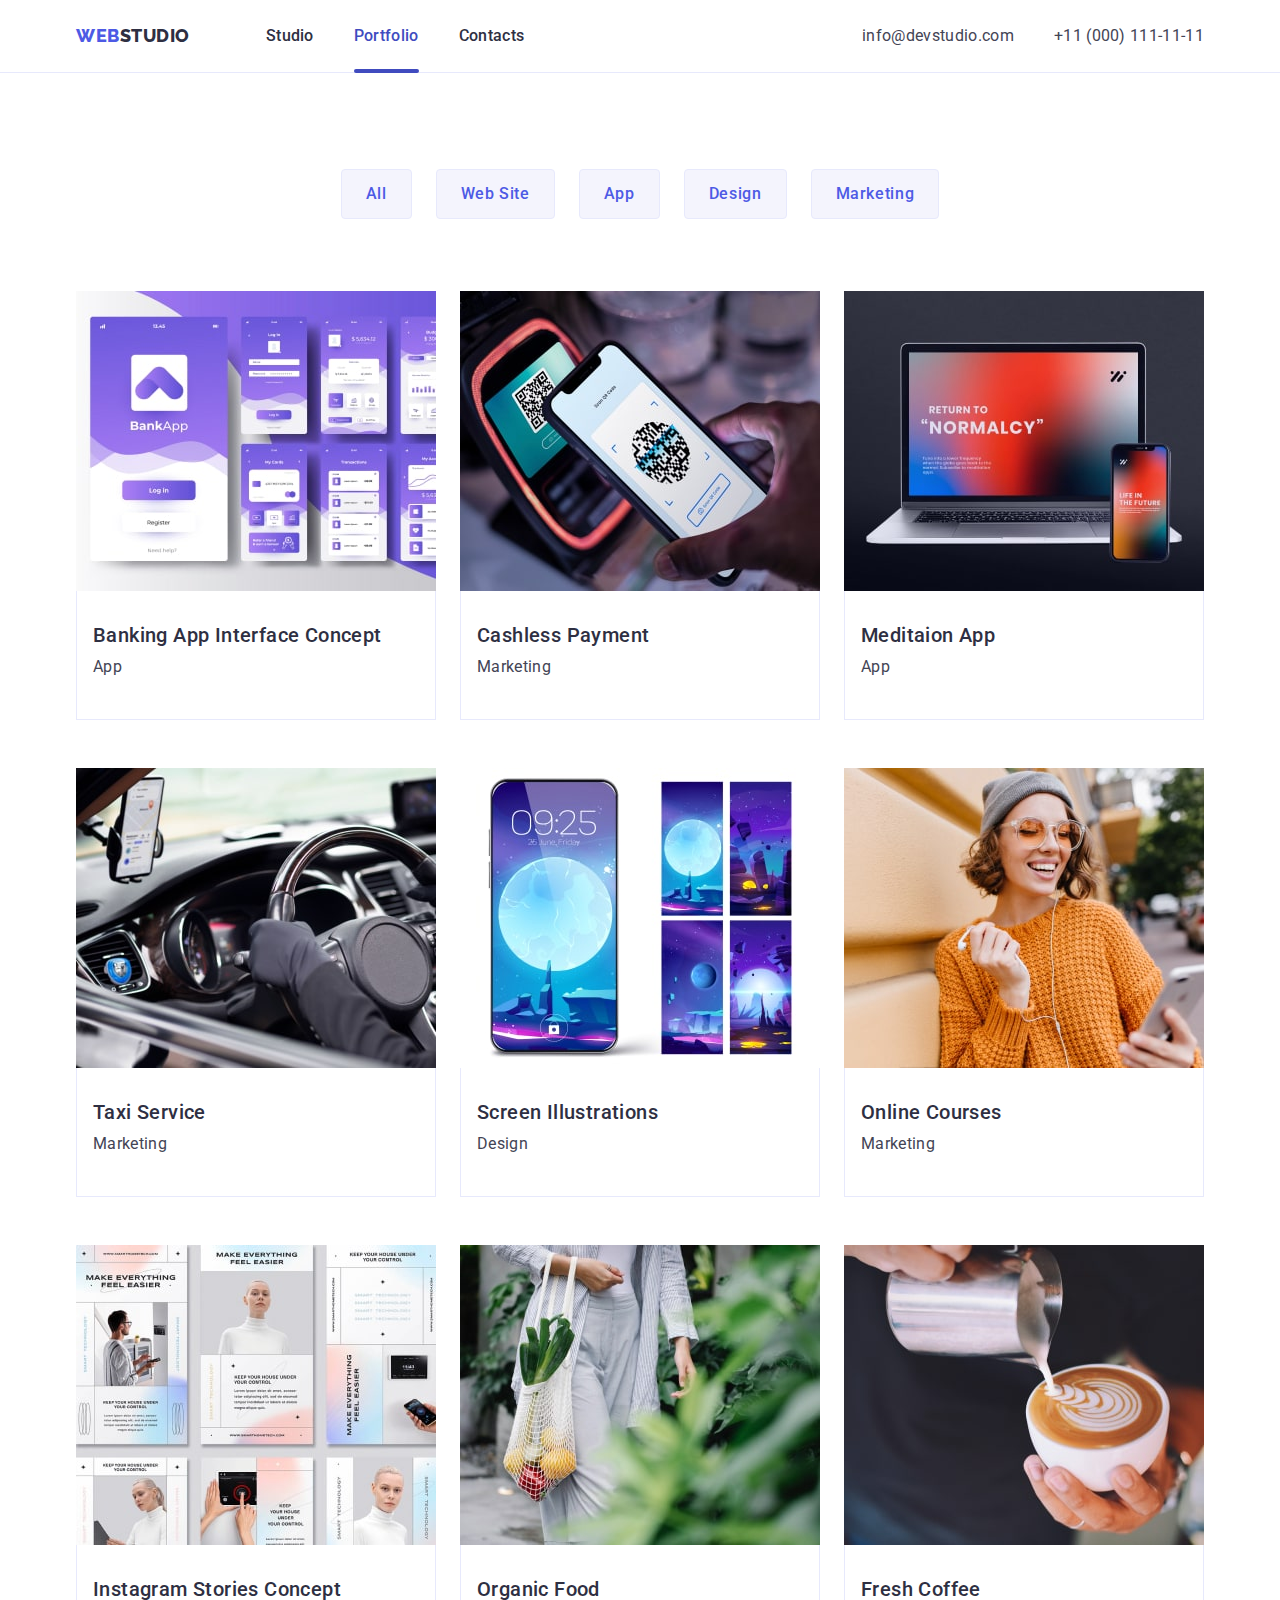
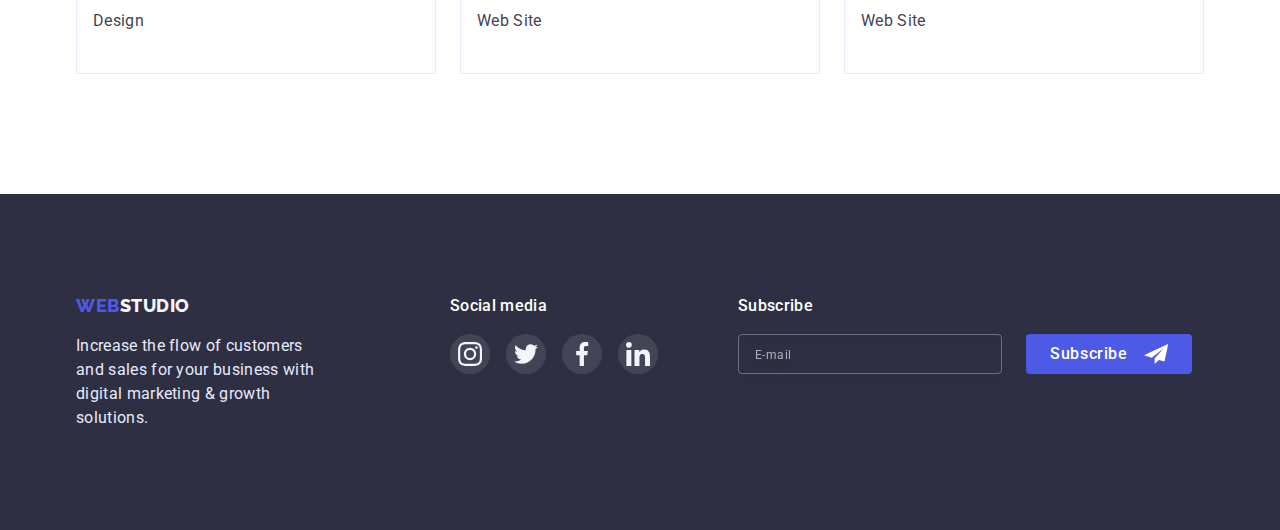
==== portfolio.html @ 884064ef "Initial commit" ====
<!DOCTYPE html>
<html lang="en">
	<head>
		<meta charset="UTF-8" />
		<meta http-equiv="X-UA-Compatible" content="IE=edge" />
		<meta name="viewport" content="width=device-width, initial-scale=1.0" />
		<title>Web Studio</title>
		<link
			rel="stylesheet"
			href="https://cdnjs.cloudflare.com/ajax/libs/modern-normalize/1.1.0/modern-normalize.css"
			integrity="sha512-Y0MM+V6ymRKN2zStTqzQ227DWhhp4Mzdo6gnlRnuaNCbc+YN/ZH0sBCLTM4M0oSy9c9VKiCvd4Jk44aCLrNS5Q=="
			crossorigin="anonymous"
			referrerpolicy="no-referrer"
		/>
		<link rel="preconnect" href="https://fonts.googleapis.com" />
		<link rel="preconnect" href="https://fonts.gstatic.com" crossorigin />
		<link
			href="https://fonts.googleapis.com/css2?family=Raleway:wght@800&family=Roboto:wght@400;500;700;900&display=swap"
			rel="stylesheet"
		/>
		<link rel="stylesheet" href="./css/styles.css" />
	</head>
	<body>
		<header class="navigation">
			<div class="container header-inner">
				<nav class="main-nav">
					<a href="./index.html" class="logo link"><span class="sub-logo">Web</span>Studio</a>

					<ul class="menu-nav list">
						<li class="item"><a href="./index.html" class="menu-link link">Studio</a></li>
						<li class="item"><a href="./portfolio.html" class="menu-link link current">Portfolio</a></li>
						<li class="item"><a href="" class="menu-link link">Contacts</a></li>
					</ul>
				</nav>
				<address class="main-address">
					<ul class="contacts list">
						<li class="item"
							><a href="mailto:info@devstudio.com" class="contacts-inform link">info@devstudio.com</a></li
						>
						<li class="item"><a href="tel:+110001111111" class="contacts-inform link">+11 (000) 111-11-11</a></li>
					</ul>
				</address>
			</div>
		</header>

		<main>
			<section class="portfolio">
				<div class="container">
					<h1 class="hidden-tittle">Portfolio</h1>
					<ul class="nav-list list">
						<li class="item"><button type="button" class="btn-port">All</button></li>
						<li class="item"><button type="button" class="btn-port">Web Site</button></li>
						<li class="item"><button type="button" class="btn-port">App</button></li>
						<li class="item"><button type="button" class="btn-port">Design</button></li>
						<li class="item"><button type="button" class="btn-port">Marketing</button></li>
					</ul>

					<ul class="img-list list">
						<li class="item">
							<a href="" class="img-link link">
								<div class="img-list-wrapper">
									<img src="./images/img-portfolio-1.jpg" alt="Banking app" />
									<p class="item-overlay"
										>14 Stylish and User-Friendly App Design Concepts · Task Manager App · Calorie Tracker App · Exotic
										Fruit Ecommerce App · Cloud Storage App</p
									>
								</div>
								<div class="img-descr">
									<h2 class="subheader-item">Banking App Interface Concept</h2>
									<p class="subheader-descr">App</p>
								</div>
							</a>
						</li>
						<li class="item">
							<a href="" class="img-link link">
								<div class="img-list-wrapper">
									<img src="./images/img-portfolio-2.jpg" alt="Cash payment" />
									<p class="item-overlay"
										>14 Stylish and User-Friendly App Design Concepts · Task Manager App · Calorie Tracker App · Exotic
										Fruit Ecommerce App · Cloud Storage App</p
									>
								</div>
								<div class="img-descr">
									<h2 class="subheader-item">Cashless Payment</h2>
									<p class="subheader-descr">Marketing</p>
								</div>
							</a>
						</li>
						<li class="item">
							<a href="" class="img-link link">
								<div class="img-list-wrapper">
									<img src="./images/img-portfolio-3.jpg" alt="Meditation app" />
									<p class="item-overlay"
										>14 Stylish and User-Friendly App Design Concepts · Task Manager App · Calorie Tracker App · Exotic
										Fruit Ecommerce App · Cloud Storage App</p
									>
								</div>
								<div class="img-descr">
									<h2 class="subheader-item">Meditaion App</h2>
									<p class="subheader-descr">App</p>
								</div>
							</a>
						</li>
						<li class="item">
							<a href="" class="img-link link">
								<div class="img-list-wrapper">
									<img src="./images/img-portfolio-4.jpg" alt="Taxi car" />
									<p class="item-overlay"
										>14 Stylish and User-Friendly App Design Concepts · Task Manager App · Calorie Tracker App · Exotic
										Fruit Ecommerce App · Cloud Storage App</p
									>
								</div>
								<div class="img-descr">
									<h2 class="subheader-item">Taxi Service</h2>
									<p class="subheader-descr">Marketing</p>
								</div>
							</a>
						</li>
						<li class="item">
							<a href="" class="img-link link">
								<div class="img-list-wrapper">
									<img src="./images/img-portfolio-5.jpg" alt="screen phone" />
									<p class="item-overlay"
										>14 Stylish and User-Friendly App Design Concepts · Task Manager App · Calorie Tracker App · Exotic
										Fruit Ecommerce App · Cloud Storage App</p
									>
								</div>
								<div class="img-descr">
									<h2 class="subheader-item">Screen Illustrations</h2>
									<p class="subheader-descr">Design</p>
								</div>
							</a>
						</li>
						<li class="item">
							<a href="" class="img-link link">
								<div class="img-list-wrapper">
									<img src="./images/img-portfolio-6.jpg" alt="pretty girl with phone" />
									<p class="item-overlay"
										>14 Stylish and User-Friendly App Design Concepts · Task Manager App · Calorie Tracker App · Exotic
										Fruit Ecommerce App · Cloud Storage App</p
									>
								</div>
								<div class="img-descr">
									<h2 class="subheader-item">Online Courses</h2>
									<p class="subheader-descr">Marketing</p>
								</div>
							</a>
						</li>
						<li class="item">
							<a href="" class="img-link link">
								<div class="img-list-wrapper">
									<img src="./images/img-portfolio-7.jpg" alt="cmm" />
									<p class="item-overlay"
										>14 Stylish and User-Friendly App Design Concepts · Task Manager App · Calorie Tracker App · Exotic
										Fruit Ecommerce App · Cloud Storage App</p
									>
								</div>
								<div class="img-descr">
									<h2 class="subheader-item">Instagram Stories Concept</h2>
									<p class="subheader-descr">Design</p>
								</div>
							</a>
						</li>
						<li class="item">
							<a href="" class="img-link link">
								<div class="img-list-wrapper">
									<img src="./images/img-portfolio-8.jpg" alt="organic food" />
									<p class="item-overlay"
										>14 Stylish and User-Friendly App Design Concepts · Task Manager App · Calorie Tracker App · Exotic
										Fruit Ecommerce App · Cloud Storage App</p
									>
								</div>
								<div class="img-descr">
									<h2 class="subheader-item">Organic Food</h2>
									<p class="subheader-descr">Web Site</p>
								</div>
							</a>
						</li>
						<li class="item">
							<a href="" class="img-link link">
								<div class="img-list-wrapper">
									<img src="./images/img-portfolio-9.jpg" alt="coffee art" />
									<p class="item-overlay"
										>14 Stylish and User-Friendly App Design Concepts · Task Manager App · Calorie Tracker App · Exotic
										Fruit Ecommerce App · Cloud Storage App</p
									>
								</div>								
								<div class="img-descr">
									<h2 class="subheader-item">Fresh Coffee</h2>
									<p class="subheader-descr">Web Site</p>
								</div>
							</a>
						</li>
					</ul>
				</div>
			</section>
		</main>
        <!-- Footer -->
		<footer class="footer">
			<div class="container footer-container">
				<div class="footer-main">
					<a href="./index.html" class="logo logo-foot link"><span class="sub-logo">Web</span>Studio</a>
					<p class="footer-descr"
						>Increase the flow of customers and sales for your business with digital marketing & growth solutions.</p
					>
				</div>

				<div class="footer-subcontainer">
					<h3 class="footer-subtitle">Social media</h3>
					<ul class="social-media-list list">
						<li class="social-media-list-item">
							<a href="" class="social-media-list-link">
								<svg class="social-media-list-icon" width="24" height="24">
									<use href="./images/spryte.svg#instagram"></use>
								</svg>
							</a>
						</li>
						<li class="social-media-list-item">
							<a href="" class="social-media-list-link">
								<svg class="social-media-list-icon" width="24" height="24">
									<use href="./images/spryte.svg#twitter"></use>
								</svg>
							</a>
						</li>
						<li class="social-media-list-item">
							<a href="" class="social-media-list-link">
								<svg class="social-media-list-icon" width="24" height="24">
									<use href="./images/spryte.svg#facebook"></use>
								</svg>
							</a>
						</li>
						<li class="social-media-list-item">
							<a href="" class="social-media-list-link">
								<svg class="social-media-list-icon" width="24" height="24">
									<use href="./images/spryte.svg#linkedin"></use>
								</svg>
							</a>
						</li>
					</ul>
				</div>

				<div class="form-container">
					<p class ="form-title-footer">Subscribe</p>
					<form class="example-form">
						<input type="email" name="mail" class="input-footer" placeholder="E-mail" >
						<button type="submit" class="submit-footer">
							Subscribe
							<svg class="icon-send-footer" width="24" height="24">
								<use href="./images/spryte.svg#send"></use>
							</svg>
						</button>
					</form>
				</div>
			</div>
		</footer>
		<!-- /Footer -->
	</body>
</html>
---- css/styles.css ----
:root {
	--main-text-color: #2e2f42;
	--accent-main-color: #4d5ae5;
	--address-color-link: #434455;
	--main-color: #ffffff;
	--active-link-color: #404bbf;
	--secondary-accent-color: #f4f4fd;
	--third-accent-color: #e7e9fc;
	--icon-main-color: #8e8f99;
	--footer-active-link: #31d0aa;
	--modal-color: #fcfcfc;
}

body {
	font-family: "Roboto", sans-serif;
	background-color: var(--main-color);
}
h1,
h2,
h3,
p {
	margin: 0;
	padding: 0;
}
img {
	display: block;
	width: 100%;
	height: auto;
}

.link {
	text-decoration: none;
}
.list {
	list-style: none;
	padding: 0;
	margin: 0;
}
.section-title {
	margin-bottom: 72px;

	font-size: 36px;
	line-height: 1.1;
	text-align: center;
	letter-spacing: 0.02em;
	text-transform: capitalize;
	color: var(--main-text-color);
}
.subheader-item {
	margin-bottom: 8px;

	font-weight: 500;
	font-size: 20px;
	line-height: 1.2;
	letter-spacing: 0.02em;
	color: var(--main-text-color);
}

.subheader-descr {
	padding-bottom: 8px;

	font-size: 16px;
	line-height: 1.5;
	letter-spacing: 0.02em;
	color: var(--address-color-link);
}

.container {
	margin-left: auto;
	margin-right: auto;
	width: 1158px;
	padding-left: 15px;
	padding-right: 15px;
}

/* Header */
.navigation {
	border-bottom: 1px solid #e7e9fc;
}
.header-inner {
	display: flex;
	align-items: center;
}
.logo {
	font-family: "Raleway";
	font-weight: 800;
	font-size: 18px;
	line-height: 1.33;
	letter-spacing: 0.03em;
	text-transform: uppercase;
	color: #2e2f42;
}

.sub-logo {
	color: var(--accent-main-color);
}
/* Navigation */
.main-nav {
	display: flex;
	align-items: center;
}

.menu-nav {
	display: flex;
	margin-left: 76px;
	column-gap: 40px;
}

.menu-link {
	position: relative;
	display: block;
	padding-top: 24px;
	padding-bottom: 24px;
	transition: color 250ms cubic-bezier(0.4, 0, 0.2, 1);
	font-weight: 500;
	font-size: 16px;
	line-height: 1.5;
	letter-spacing: 0.02em;
	color: var(--main-text-color);
}

.menu-link:hover,
.menu-link:focus {
	color: var(--active-link-color);
}

.current {
	color: var(--active-link-color);
}
.current::after {
	content: "";
	display: block;
	position: absolute;
	width: 100%;
	height: 4px;
	background: #404bbf;
	border-radius: 2px;
	bottom: -1px;
	left: 0;
}
/* Contacts */

.main-address {
	margin-left: auto;
}
.contacts {
	display: flex;
}

.contacts-inform {
	display: block;
	padding-top: 24px;
	padding-bottom: 24px;
	transition: color 250ms cubic-bezier(0.4, 0, 0.2, 1);

	font-style: normal;
	font-weight: 400;
	font-size: 16px;
	line-height: 1.5;
	letter-spacing: 0.02em;
	color: var(--address-color-link);
}
.contacts {
	display: flex;
	column-gap: 40px;
}

.contacts .contacts-inform:hover,
.contacts .contacts-inform:focus {
	color: var(--active-link-color);
}

/* Hero section */
.hero-page {
	width: 1440px;
	background-color: var(--main-text-color);
	background-image: linear-gradient(rgba(46, 47, 66, 0.7), rgba(46, 47, 66, 0.7)), url(../images/bg-hero.jpg);
	background-repeat: no-repeat;
	background-position: center;
	text-align: center;
	padding: 188px 0px;
	margin: 0 auto;
}

.hero-title {
	margin: 0 auto;
	width: 496px;
	margin-bottom: 48px;
	font-weight: 700;
	font-size: 56px;
	line-height: 1.07;
	letter-spacing: 0.02em;
	color: var(--main-color);
}

.button.primary {
	padding: 16px 32px;
	min-width: 169px;
	transition: background 250ms cubic-bezier(0.4, 0, 0.2, 1);
	margin: 0 auto;
	display: block;
	background: var(--accent-main-color);
	cursor: pointer;
	font-family: inherit;
	font-weight: 500;
	font-size: 16px;
	line-height: 1.5;
	letter-spacing: 0.04em;
	color: var(--main-color);

	border: none;
	box-shadow: 0px 4px 4px rgba(0, 0, 0, 0.15);
	border-radius: 4px;
}
.button.primary:hover,
.button.primary:focus {
	background-color: var(--active-link-color);
}

/* ------- Quality section -------- */
.quality {
	padding: 120px 0;
}

.hidden-tittle {
	position: absolute;
	width: 1px;
	height: 1px;
	margin: -1px;
	border: 0;
	padding: 0;
	white-space: nowrap;
	clip-path: inset(100%);
	clip: rect(0 0 0 0);
	overflow: hidden;
}

.quality-list {
	display: flex;
	column-gap: 24px;
}

.subtitle {
	margin-bottom: 8px;

	font-weight: 500;
	font-size: 20px;
	line-height: 1.2;
	letter-spacing: 0.02em;
	color: var(--main-text-color);
}
.quality-item {
	width: calc((100% - 3 * 24px) / 4);
}

.quality-item .descr {
	font-size: 16px;
	line-height: 1.5;
	letter-spacing: 0.02em;
	color: var(--address-color-link);
}
.quality-list-icon {
	display: flex;
	justify-content: center;
	align-items: center;
	margin-bottom: 8px;
	width: 264px;
	height: 112px;

	background: #f4f4fd;
	border-radius: 4px;
}

/* Work section */
.work {
	padding-bottom: 120px;
}
.work-example {
	display: flex;
	column-gap: 24px;
}

/* ------- Team section -------- */
.team {
	padding: 120px 0;
	background-color: var(--secondary-accent-color);
}
.team-list {
	display: flex;
	text-align: center;
	column-gap: 24px;
}
.team .item {
	background-color: var(--main-color);
	border-radius: 0px 0px 4px 4px;
	box-shadow: 0px 1px 6px rgba(46, 47, 66, 0.08), 0px 1px 1px rgba(46, 47, 66, 0.16), 0px 2px 1px rgba(46, 47, 66, 0.08);
}

.item-descr {
	padding: 32px 16px;
}
.social-list {
	display: flex;
	justify-content: center;
	gap: 24px;
}
.social-list-icon {
	fill: var(--secondary-accent-color);
}
.social-list-link {
	display: flex;
	justify-content: center;
	align-items: center;
	width: 40px;
	height: 40px;
	border-radius: 50%;
	transition: background-color 250ms cubic-bezier(0.4, 0, 0.2, 1);
	background-color: var(--accent-main-color);
}
.social-list-link:hover,
.social-list-link:focus {
	background-color: var(--active-link-color);
}

/* ------- Customers section -------- */
.customers {
	padding: 120px 0;
}
.customers-list {
	display: flex;
	gap: 24px;
}
.customers-list-item {
	width: 168px;
	height: 88px;
}
.customers-list-link {
	display: flex;
	justify-content: center;
	align-items: center;
	width: 100%;
	height: 100%;
	transition: border-color 250ms cubic-bezier(0.4, 0, 0.2, 1);

	border: 1px solid var(--icon-main-color);
	border-radius: 4px;
}
.customers-list-link:is(:hover, :focus) {
	border-color: var(--active-link-color);
}
.customers-list-link:is(:hover, :focus) .customers-list-icon {
	fill: var(--active-link-color);
}

.customers-list-icon {
	fill: var(--icon-main-color);
	transition: fill 250ms cubic-bezier(0.4, 0, 0.2, 1);
}
/* -------Footer section -------- */
.footer {
	/* width: 1440px;
	margin: 0 auto; */
	padding: 100px 0;
	background-color: var(--main-text-color);
}
.logo-foot {
	display: block;
	margin-bottom: 16px;
	color: var(--secondary-accent-color);
}
.footer-descr {
	max-width: 254px;

	font-size: 16px;
	line-height: 1.5;
	letter-spacing: 0.02em;
	color: var(--third-accent-color);
}
.footer-subtitle {
	margin-bottom: 16px;
	font-weight: 500;
	font-size: 16px;
	line-height: 1.5;
	letter-spacing: 0.02em;
	color: #ffffff;
}
.footer-main {
	margin-right: 120px;
}
.footer-container {
	display: flex;
}
.social-media-list {
	display: flex;
	gap: 16px;
}
.social-media-list-link {
	display: flex;
	justify-content: center;
	align-items: center;
	transition: background-color 250ms cubic-bezier(0.4, 0, 0.2, 1);

	border-radius: 50%;
	background: rgba(255, 255, 255, 0.1);
	width: 40px;
	height: 40px;
}
.social-media-list-link:is(:hover, :focus) {
	background-color: var(--footer-active-link);
}
.social-media-list-icon {
	fill: var(--secondary-accent-color);
}
.form-container {
	margin-left: 80px;
}
.form-title-footer {
	margin-bottom: 16px;
	font-weight: 500;
	font-size: 16px;
	line-height: 1.5;
	letter-spacing: 0.02em;
	color: var(--main-color);
}
.example-form {
	display: flex;
	gap: 24px;
}
.input-footer {
	width: 264px;
	height: 40px;
	padding: 8px 16px;

	border: 1px solid rgba(255, 255, 255, 0.3);
	filter: drop-shadow(0px 4px 4px rgba(0, 0, 0, 0.15));
	border-radius: 4px;
	outline: none;
	color: rgba(255, 255, 255, 0.6);
	background-color: transparent;
}

.input-footer::placeholder {
	font-weight: 400;
	font-size: 12px;
	line-height: 2;
	display: flex;
	align-items: center;
	letter-spacing: 0.04em;
	color: rgba(255, 255, 255, 0.6);
}

.submit-footer {
	display: flex;
	flex-direction: row;
	justify-content: center;
	align-items: center;
	padding: 8px 24px;
	gap: 16px;
	background: var(--accent-main-color);
	border-radius: 4px;
	border: transparent;
	cursor: pointer;
	transition: background 250ms cubic-bezier(0.4, 0, 0.2, 1);

	color: var(--main-color);
	font-family: inherit;
	font-weight: 500;
	font-size: 16px;
	line-height: 1.5;
	letter-spacing: 0.04em;
}
.submit-footer:is(:hover, :focus) {
	background-color: var(--active-link-color);
}
.submit-footer .icon-send-footer {
	fill: var(--main-color);
}

/* ----------------------------------- Portfolio INDEX ---------------------------------------- */
.portfolio {
	padding: 96px 0 120px;
}
.nav-list {
	display: flex;
	column-gap: 24px;
	margin-bottom: 72px;
	justify-content: center;
	align-items: center;
}

.btn-port {
	display: block;
	padding: 12px 24px;
	transition: background-color 250ms cubic-bezier(0.4, 0, 0.2, 1), color 250ms cubic-bezier(0.4, 0, 0.2, 1),
		border 250ms cubic-bezier(0.4, 0, 0.2, 1), box-shadow 250ms cubic-bezier(0.4, 0, 0.2, 1);

	font-family: inherit;
	font-weight: 500;
	font-size: 16px;
	line-height: 1.5;
	text-align: center;
	letter-spacing: 0.04em;
	color: var(--accent-main-color);
	background-color: var(--secondary-accent-color);
	border: 1px solid var(--third-accent-color);
	border-radius: 4px;
	cursor: pointer;
}

.btn-port:hover,
.btn-port:focus {
	background-color: var(--active-link-color);
	color: var(--main-color);
	border: 1px solid transparent;
	box-shadow: 0px 3px 1px rgba(0, 0, 0, 0.1), 0px 2px 1px rgba(0, 0, 0, 0.08), 0px 2px 2px rgba(0, 0, 0, 0.12);
}

.item-overlay {
	position: absolute;
	top: 0;
	left: 0;
	width: 100%;
	height: 100%;
	overflow: auto;
	transform: translate(0, 100%);
	transition: transform 250ms cubic-bezier(0.4, 0, 0.2, 1);
	padding: 40px 32px;
	background-color: rgba(77, 90, 229, 0.9);
	font-size: 16px;
	line-height: 1.5;
	letter-spacing: 0.02em;
	color: #f4f4fd;
}

.img-list .item {
	display: block;
}
.img-link:hover .item-overlay,
.img-link:focus .item-overlay {
	transform: translate(0, 0);
}
.img-list-wrapper {
	position: relative;
	overflow: hidden;
}
.img-descr {
	padding: 32px 16px;
	border: 1px solid var(--third-accent-color);
	border-top: 0;
	background-color: var(--main-color);
}

.img-list {
	display: flex;
	flex-wrap: wrap;
	row-gap: 48px;
	column-gap: 24px;
}

.img-list .item {
	width: calc((100% - 48px) / 3);
	transition: box-shadow 250ms cubic-bezier(0.4, 0, 0.2, 1);
}
.img-list .item:hover {
	box-shadow: 0px 1px 6px rgba(46, 47, 66, 0.08), 0px 1px 1px rgba(46, 47, 66, 0.16), 0px 2px 1px rgba(46, 47, 66, 0.08);
}
/* ============ Modal Window ========== */
.backdrop {
	position: fixed;
	top: 0;
	left: 0;
	width: 100%;
	height: 100%;
	z-index: 100;
	background: rgba(46, 47, 66, 0.4);

	transition: opacity 250ms cubic-bezier(0.4, 0, 0.2, 1), visibility 250ms cubic-bezier(0.4, 0, 0.2, 1);
}
.backdrop.is-hidden {
	opacity: 0;
	visibility: hidden;
	pointer-events: none;
}
.modal {
	position: absolute;
	top: 50%;
	left: 50%;
	transform: translate(-50%, -50%);
	padding: 24px;
	width: 408px;
	min-height: 584px;
	background-color: var(--modal-color);
	box-shadow: 0px 1px 1px rgba(0, 0, 0, 0.14), 0px 1px 3px rgba(0, 0, 0, 0.12), 0px 2px 1px rgba(0, 0, 0, 0.2);
	border-radius: 4px;
	padding: 72px 24px 24px;
}

.modal-close-btn {
	position: absolute;
	top: 24px;
	right: 24px;
	display: flex;
	justify-content: center;
	align-items: center;

	width: 24px;
	height: 24px;
	border-radius: 50%;
	background: var(--third-accent-color);
	border: 1px solid rgba(0, 0, 0, 0.1);
	transition: background 250ms cubic-bezier(0.4, 0, 0.2, 1), border 250ms cubic-bezier(0.4, 0, 0.2, 1);
	padding: 0;
	cursor: pointer;
}
.modal-close-btn:hover,
.modal-close-btn:focus {
	background: #404bbf;
	border: transparent;
}

.modal-close-btn-icon {
	transition: fill 250ms cubic-bezier(0.4, 0, 0.2, 1);
}

.modal-close-btn:hover .modal-close-btn-icon,
.modal-close-btn:focus .modal-close-btn-icon {
	fill: var(--main-color);
}

.modal-header {
	margin-bottom: 16px;
	font-weight: 500;
	font-size: 16px;
	line-height: 1.5;
	text-align: center;
	letter-spacing: 0.02em;
	color: #2e2f42;
}
.contact-form-input {
	width: 100%;
	height: 40px;
	border: 1px solid rgba(33, 33, 33, 0.2);
	border-radius: 4px;
	padding: 11px 38px 11px;
	outline: transparent;
	transition: border-color 250ms cubic-bezier(0.4, 0, 0.2, 1);
}

.contact-form-input:focus {
	border-color: var(--accent-main-color);
}
.contact-form-input:focus + .contact-icon-input {
	fill: var(--accent-main-color);
}
.label-title {
	display: block;
	font-size: 12px;
	line-height: 1.33;
	letter-spacing: 0.04em;
	color: #8e8f99;
	margin-bottom: 4px;
}

.contact-form-message {
	padding: 8px 16px;
	width: 100%;
	height: 120px;
	resize: none;
	border: 1px solid rgba(33, 33, 33, 0.2);
	border-radius: 4px;
	outline: transparent;
	transition: border-color 250ms cubic-bezier(0.4, 0, 0.2, 1);
}
.contact-form-message:focus {
	border-color: var(--accent-main-color);
}
.contact-form-message::placeholder {
	font-weight: 400;
	font-size: 12px;
	line-height: 1.33;
	letter-spacing: 0.04em;
	color: rgba(117, 117, 117, 0.5);
}
.form-control {
	position: relative;
}
.form-group {
	margin-bottom: 8px;
}

.contact-icon-input {
	position: absolute;
	left: 16px;
	top: 50%;
	transform: translateY(-50%);
	transition: fill 250ms cubic-bezier(0.4, 0, 0.2, 1);
}
.checkbox-title {
	display: flex;
	margin-bottom: 24px;
	margin-top: 16px;
}
.checkbox-desr {
	display: flex;
	align-items: center;
	font-size: 12px;
	line-height: 1.33;
	letter-spacing: 0.04em;
	color: #757575;
	gap: 8px;
}
.checkbox-desr:before {
	content: "";
	width: 16px;
	height: 16px;
	display: block;
	border: 1.25px solid var(--main-text-color);
	border-radius: 2px;
	cursor: pointer;
}
.privacy-check:checked + .checkbox-desr::before {
	display: block;
	background: var(--active-link-color);
	background-position: center;
	border: transparent;
	background-image: url(../images/check.svg);
	background-repeat: no-repeat;
}


.checkbox-desr-link {
	font-size: 12px;
	line-height: 1.33;
	letter-spacing: 0.04em;
	text-decoration-line: underline;
	color: #4d5ae5;
}
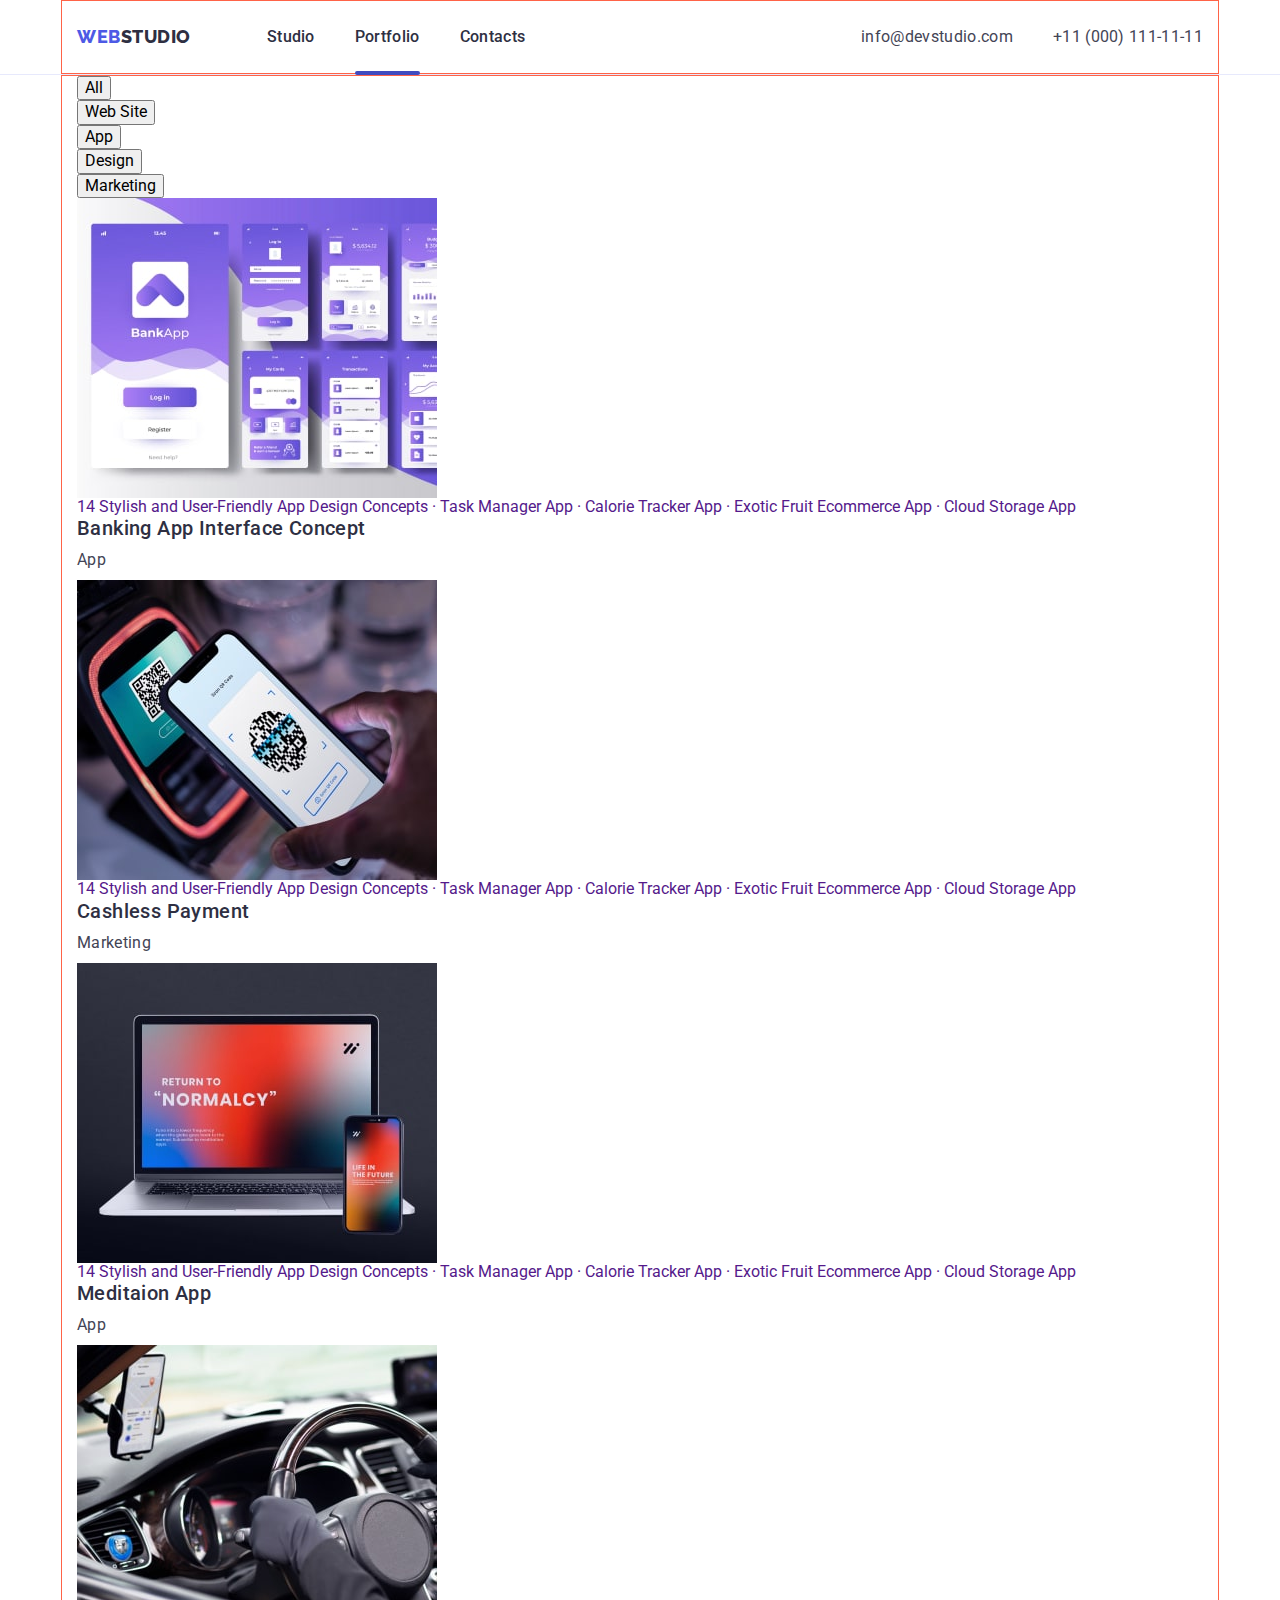
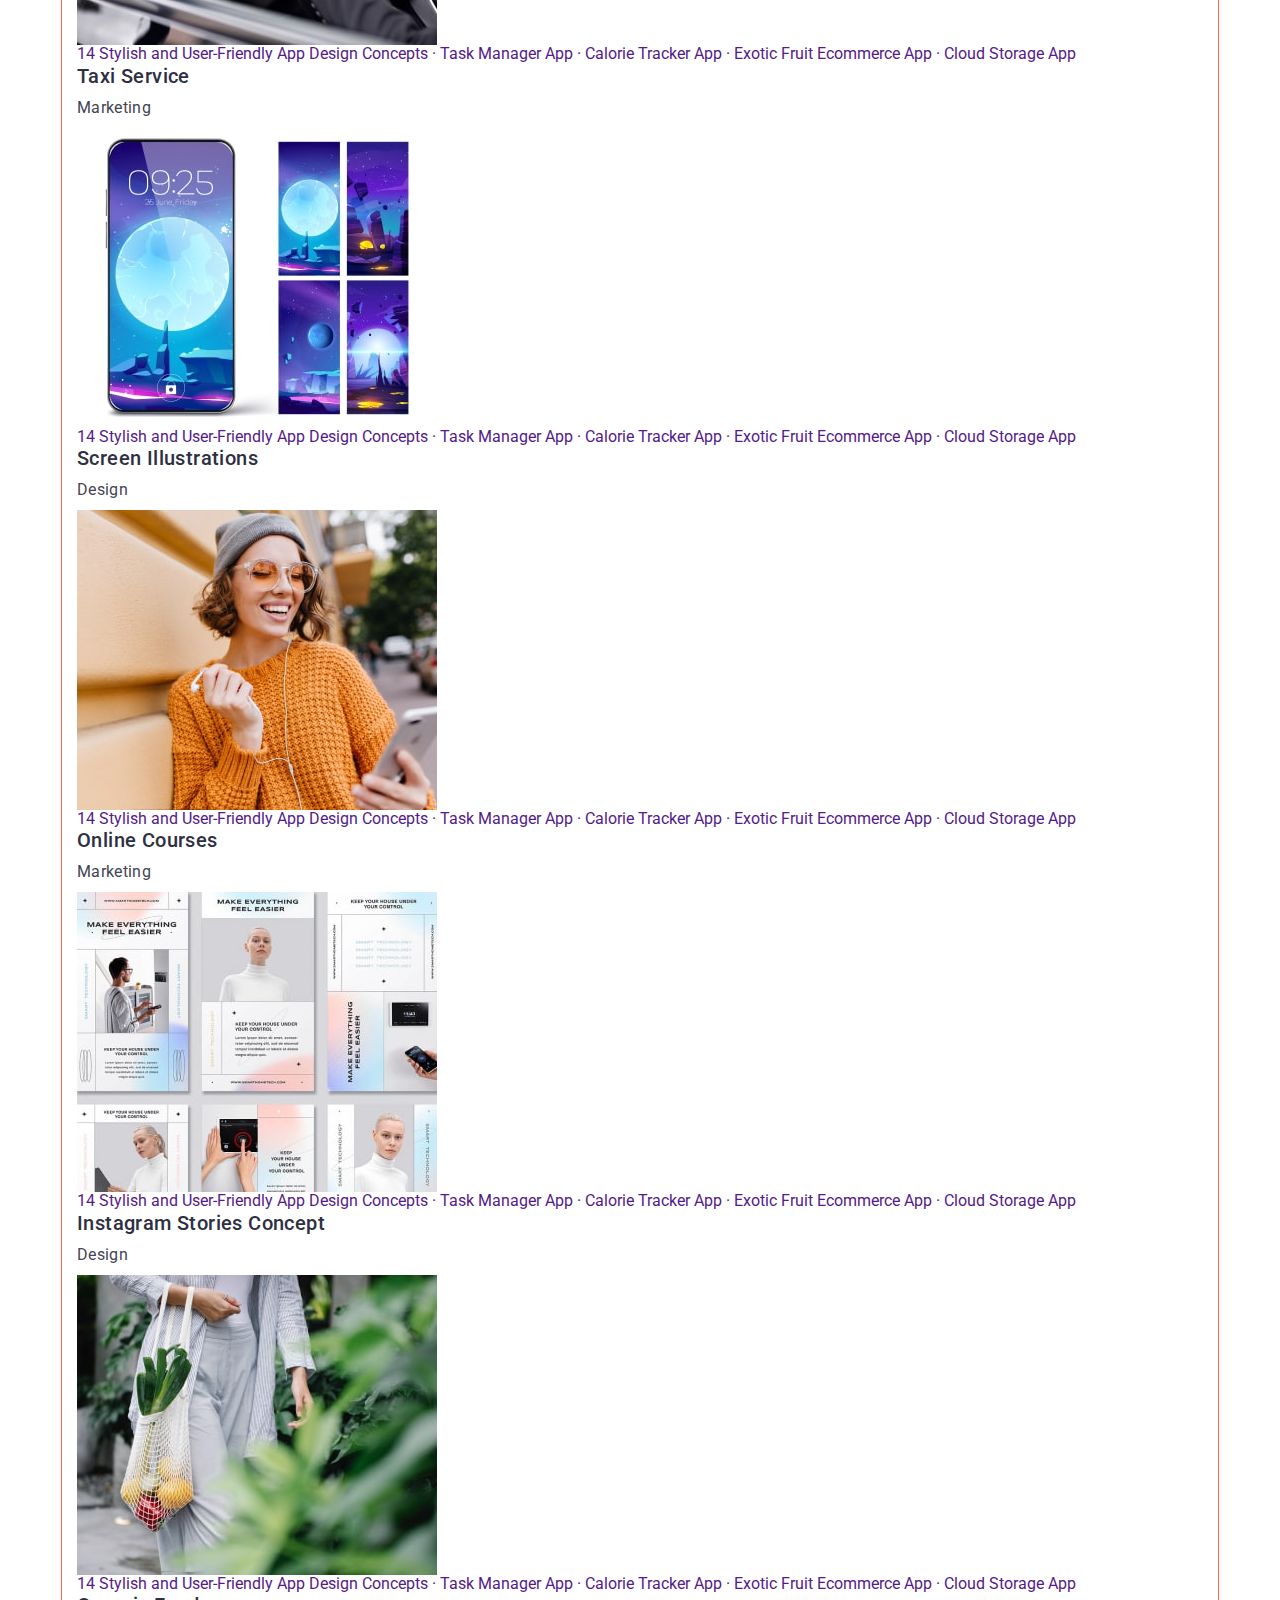
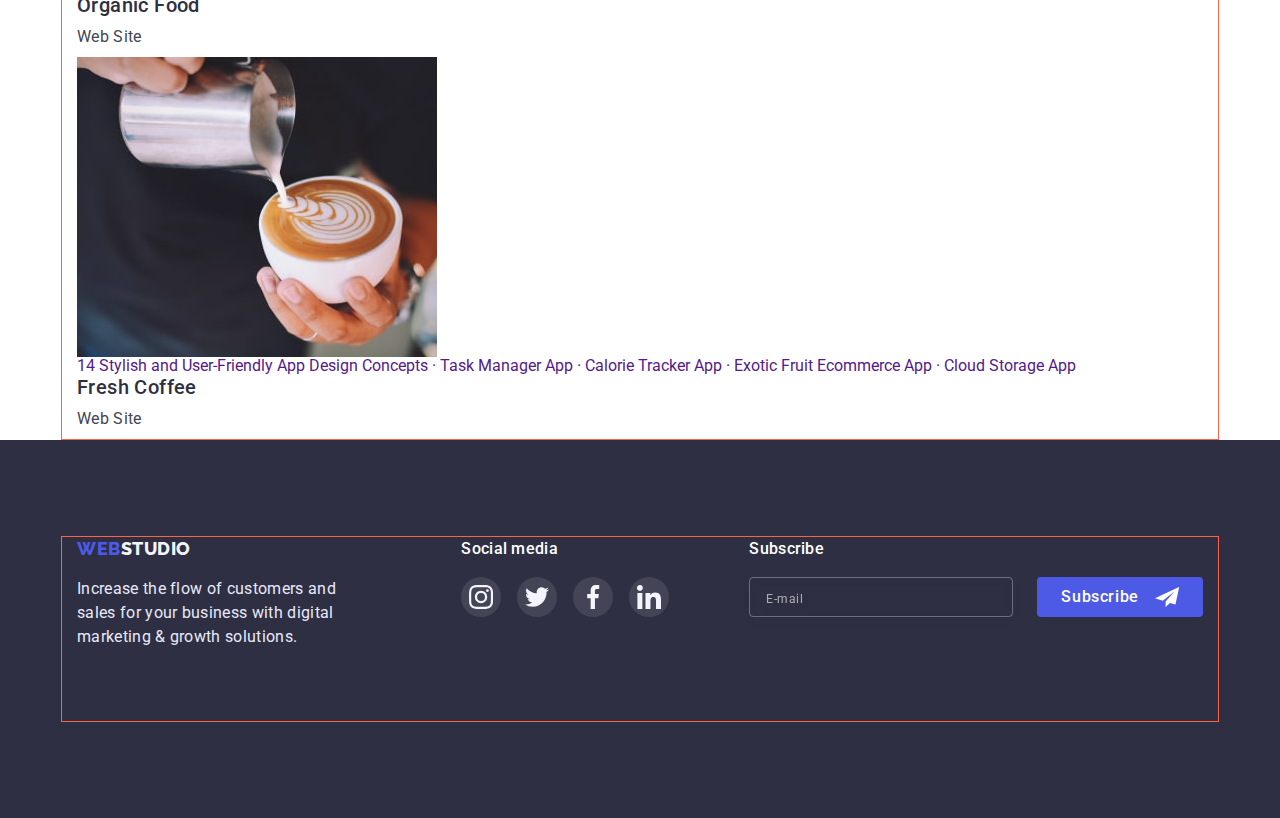
==== commit 4b0a7fba: "adaptibe-index" ====
--- a/portfolio.html
+++ b/portfolio.html
@@ -19,19 +19,26 @@
 			rel="stylesheet"
 		/>
 		<link rel="stylesheet" href="./css/styles.css" />
+		<link rel="stylesheet" href="./css/mobile.css" />
+		<link rel="stylesheet" href="./css/tablet.css" />
+		<link rel="stylesheet" href="./css/desctop.css" />
 	</head>
 	<body>
 		<header class="navigation">
 			<div class="container header-inner">
+				<a href="./index.html" class="logo link"><span class="sub-logo">Web</span>Studio</a>
 				<nav class="main-nav">
-					<a href="./index.html" class="logo link"><span class="sub-logo">Web</span>Studio</a>
-
 					<ul class="menu-nav list">
 						<li class="item"><a href="./index.html" class="menu-link link">Studio</a></li>
 						<li class="item"><a href="./portfolio.html" class="menu-link link current">Portfolio</a></li>
 						<li class="item"><a href="" class="menu-link link">Contacts</a></li>
 					</ul>
 				</nav>
+				<button type="button" class="mobile-menu-open js-open-menu">
+					<svg class="mobile-menu-open-icon" width="32" height="32">
+						<use href="./images/spryte.svg#burger-icon"></use>
+					</svg>
+				</button>
 				<address class="main-address">
 					<ul class="contacts list">
 						<li class="item"
@@ -40,6 +47,61 @@
 						<li class="item"><a href="tel:+110001111111" class="contacts-inform link">+11 (000) 111-11-11</a></li>
 					</ul>
 				</address>
+			</div>
+			<div class="mobile-menu js-menu-container">
+				<div class="container mobile-menu-container">
+					<button class="mobile-menu-close-btn js-close-menu">
+						<svg class="mobile-menu-close-btn-icon" width="10" height="10">
+							<use href="./images/spryte.svg#close-modal"></use>
+						</svg>
+					</button>
+					<ul class="menu-nav-mobile list">
+						<li class="menu-nav-mobile-item "><a href="./index.html" class="menu-link-mobile link ">Studio</a></li>
+						<li class="menu-nav-mobile-item"><a href="./portfolio.html" class="menu-link-mobile link current">Portfolio</a></li>
+						<li class="menu-nav-mobile-item"><a href="" class="menu-link-mobile link">Contacts</a></li>
+					</ul>
+
+					<div class="container-list-contacts">
+						<ul class="contacts-mobile list">
+							<li class="contacts-item-phone"
+								><a href="tel:+110001111111" class="contacts-inform-mobile-phone link">+11 (000) 111-11-11</a></li
+							>
+							<li class="contacts-item-mail"
+								><a href="mailto:info@devstudio.com" class="contacts-inform-mobile-mail link">info@devstudio.com</a></li
+							>
+						</ul>
+						<ul class="social-list-mobile list">
+							<li class="social-list-item">
+								<a href="" class="social-list-link">
+									<svg class="social-list-icon" width="16" height="16">
+										<use href="./images/spryte.svg#instagram"></use>
+									</svg>
+								</a>
+							</li>
+							<li class="social-list-item">
+								<a href="" class="social-list-link">
+									<svg class="social-list-icon" width="16" height="16">
+										<use href="./images/spryte.svg#twitter"></use>
+									</svg>
+								</a>
+							</li>
+							<li class="social-list-item">
+								<a href="" class="social-list-link">
+									<svg class="social-list-icon" width="16" height="16">
+										<use href="./images/spryte.svg#facebook"></use>
+									</svg>
+								</a>
+							</li>
+							<li class="social-list-item">
+								<a href="" class="social-list-link">
+									<svg class="social-list-icon" width="16" height="16">
+										<use href="./images/spryte.svg#linkedin"></use>
+									</svg>
+								</a>
+							</li>
+						</ul>
+					</div>
+				</div>
 			</div>
 		</header>
 
@@ -254,5 +316,7 @@
 			</div>
 		</footer>
 		<!-- /Footer -->
+
+		<script src="./js/mobile-menu.js"></script>
 	</body>
 </html>
--- a/css/styles.css
+++ b/css/styles.css
@@ -24,7 +24,7 @@
 }
 img {
 	display: block;
-	width: 100%;
+	/* width: 100%; */
 	height: auto;
 }
 
@@ -64,38 +64,14 @@
 	letter-spacing: 0.02em;
 	color: var(--address-color-link);
 }
-
 .container {
-	margin-left: auto;
-	margin-right: auto;
-	width: 1158px;
 	padding-left: 15px;
 	padding-right: 15px;
 }
-
 /* Header */
-.navigation {
-	border-bottom: 1px solid #e7e9fc;
-}
-.header-inner {
-	display: flex;
-	align-items: center;
-}
-.logo {
-	font-family: "Raleway";
-	font-weight: 800;
-	font-size: 18px;
-	line-height: 1.33;
-	letter-spacing: 0.03em;
-	text-transform: uppercase;
-	color: #2e2f42;
-}
-
-.sub-logo {
-	color: var(--accent-main-color);
-}
+
 /* Navigation */
-.main-nav {
+/* .main-nav {
 	display: flex;
 	align-items: center;
 }
@@ -137,10 +113,10 @@
 	border-radius: 2px;
 	bottom: -1px;
 	left: 0;
-}
+} */
 /* Contacts */
 
-.main-address {
+/* .main-address {
 	margin-left: auto;
 }
 .contacts {
@@ -168,13 +144,15 @@
 .contacts .contacts-inform:hover,
 .contacts .contacts-inform:focus {
 	color: var(--active-link-color);
-}
+} */
 
 /* Hero section */
-.hero-page {
+/* .hero-page {
 	width: 1440px;
 	background-color: var(--main-text-color);
-	background-image: linear-gradient(rgba(46, 47, 66, 0.7), rgba(46, 47, 66, 0.7)), url(../images/bg-hero.jpg);
+	background-image: 
+	linear-gradient(rgba(46, 47, 66, 0.7), rgba(46, 47, 66, 0.7)), 
+	url(../images/bg-hero.jpg);
 	background-repeat: no-repeat;
 	background-position: center;
 	text-align: center;
@@ -215,10 +193,10 @@
 .button.primary:hover,
 .button.primary:focus {
 	background-color: var(--active-link-color);
-}
+} */
 
 /* ------- Quality section -------- */
-.quality {
+/* .quality {
 	padding: 120px 0;
 }
 
@@ -269,19 +247,19 @@
 
 	background: #f4f4fd;
 	border-radius: 4px;
-}
+} */
 
 /* Work section */
-.work {
+/* .work {
 	padding-bottom: 120px;
 }
 .work-example {
 	display: flex;
 	column-gap: 24px;
-}
+} */
 
 /* ------- Team section -------- */
-.team {
+/* .team {
 	padding: 120px 0;
 	background-color: var(--secondary-accent-color);
 }
@@ -320,10 +298,10 @@
 .social-list-link:hover,
 .social-list-link:focus {
 	background-color: var(--active-link-color);
-}
+} */
 
 /* ------- Customers section -------- */
-.customers {
+/* .customers {
 	padding: 120px 0;
 }
 .customers-list {
@@ -355,11 +333,9 @@
 .customers-list-icon {
 	fill: var(--icon-main-color);
 	transition: fill 250ms cubic-bezier(0.4, 0, 0.2, 1);
-}
+} */
 /* -------Footer section -------- */
-.footer {
-	/* width: 1440px;
-	margin: 0 auto; */
+/* .footer {
 	padding: 100px 0;
 	background-color: var(--main-text-color);
 }
@@ -399,7 +375,6 @@
 	justify-content: center;
 	align-items: center;
 	transition: background-color 250ms cubic-bezier(0.4, 0, 0.2, 1);
-
 	border-radius: 50%;
 	background: rgba(255, 255, 255, 0.1);
 	width: 40px;
@@ -430,7 +405,6 @@
 	width: 264px;
 	height: 40px;
 	padding: 8px 16px;
-
 	border: 1px solid rgba(255, 255, 255, 0.3);
 	filter: drop-shadow(0px 4px 4px rgba(0, 0, 0, 0.15));
 	border-radius: 4px;
@@ -461,7 +435,6 @@
 	border: transparent;
 	cursor: pointer;
 	transition: background 250ms cubic-bezier(0.4, 0, 0.2, 1);
-
 	color: var(--main-color);
 	font-family: inherit;
 	font-weight: 500;
@@ -475,9 +448,10 @@
 .submit-footer .icon-send-footer {
 	fill: var(--main-color);
 }
+*/
 
 /* ----------------------------------- Portfolio INDEX ---------------------------------------- */
-.portfolio {
+/* .portfolio {
 	padding: 96px 0 120px;
 }
 .nav-list {
@@ -563,7 +537,7 @@
 }
 .img-list .item:hover {
 	box-shadow: 0px 1px 6px rgba(46, 47, 66, 0.08), 0px 1px 1px rgba(46, 47, 66, 0.16), 0px 2px 1px rgba(46, 47, 66, 0.08);
-}
+} */
 /* ============ Modal Window ========== */
 .backdrop {
 	position: fixed;
@@ -727,7 +701,6 @@
 	background-repeat: no-repeat;
 }
 
-
 .checkbox-desr-link {
 	font-size: 12px;
 	line-height: 1.33;
--- a/css/mobile.css
+++ b/css/mobile.css
@@ -0,0 +1,739 @@
+@media screen and (min-width: 480px) {
+	.container {
+		margin-left: auto;
+		margin-right: auto;
+		width: 425px;
+		border: 1px solid tomato;
+	}
+}
+/* ============= Header ============ */
+.header-inner {
+	display: flex;
+	align-items: center;
+	justify-content: space-between;
+}
+.navigation {
+	border-bottom: 1px solid #e7e9fc;
+}
+.logo {
+	font-family: "Raleway";
+	font-weight: 800;
+	font-size: 18px;
+	line-height: 1.33;
+	letter-spacing: 0.03em;
+	text-transform: uppercase;
+	color: #2e2f42;
+	padding: 24px 0;
+}
+.sub-logo {
+	color: var(--accent-main-color);
+}
+.mobile-menu-open {
+	background-color: transparent;
+	border: none;
+	padding: 0;
+	line-height: 0;
+}
+/* Mobile-menu */
+
+.mobile-menu {
+	display: flex;
+	position: fixed;
+	width: 100%;
+	height: 100%;
+	background-color: var(--main-color);
+	top: 0;
+	left: 0;
+	z-index: 10000;
+
+	opacity: 0;
+	visibility: hidden;
+	pointer-events: none;
+	transition: opacity 250ms cubic-bezier(0.4, 0, 0.2, 1), visibility 250ms cubic-bezier(0.4, 0, 0.2, 1);
+}
+.mobile-menu.is-open {
+	opacity: 1;
+	visibility: visible;
+	pointer-events: auto;
+}
+.mobile-menu-container {
+	display: flex;
+	flex-direction: column;
+	position: relative;
+	padding-top: 80px;
+	padding-bottom: 40px;
+	padding-left: 40px;
+	padding-right: 60px;
+	width: 480px;
+}
+.menu-nav-mobile {
+	display: flex;
+	flex-direction: column;
+	padding: 0;
+	gap: 40px;
+}
+
+.menu-link-mobile {
+	display: block;
+	transition: color 250ms cubic-bezier(0.4, 0, 0.2, 1);
+	font-weight: 700;
+	font-size: 36px;
+	line-height: 1.1;
+	letter-spacing: 0.02em;
+	text-transform: capitalize;
+	color: var(--main-text-color);
+}
+.current {
+	color: var(--active-link-color);
+}
+.contacts-inform-mobile-mail {
+	font-style: normal;
+	font-weight: 500;
+	font-size: 20px;
+	line-height: 1.2;
+	letter-spacing: 0.02em;
+	color: #434455;
+}
+
+.menu-link-mobile:hover,
+.menu-link-mobile:focus {
+	color: var(--active-link-color);
+}
+.container-list-contacts {
+	margin-top: auto;
+}
+.contacts-mobile {
+	display: flex;
+	flex-direction: column;
+	gap: 40px;
+}
+.social-list-mobile {
+	margin-top: 48px;
+	display: flex;
+	justify-content: space-between;
+}
+
+.contacts-inform-mobile-phone {
+	display: block;
+	font-weight: 600;
+	font-size: 34px;
+	line-height: 1.1;
+	text-transform: capitalize;
+	font-style: normal;
+	color: #404bbf;
+}
+
+.mobile-menu-close-btn {
+	position: absolute;
+	top: 40px;
+	right: 40px;
+	display: flex;
+	justify-content: center;
+	align-items: center;
+
+	width: 24px;
+	height: 24px;
+	border-radius: 50%;
+	background: var(--third-accent-color);
+	border: 1px solid rgba(0, 0, 0, 0.1);
+	transition: background 250ms cubic-bezier(0.4, 0, 0.2, 1), border 250ms cubic-bezier(0.4, 0, 0.2, 1);
+	padding: 0;
+	cursor: pointer;
+}
+.mobile-menu-close-btn:is(:hover, :focus) {
+	background: #404bbf;
+	border: transparent;
+}
+.mobile-menu-close-btn-icon {
+	transition: fill 250ms cubic-bezier(0.4, 0, 0.2, 1);
+}
+.mobile-menu-close-btn:is(:hover, :focus) .mobile-menu-close-btn-icon {
+	fill: var(--main-color);
+}
+
+/* ============= /Header ============ */
+
+/* ============= Hero ============ */
+
+.hero-page {
+	background-color: var(--main-text-color);
+	background-image: linear-gradient(rgba(46, 47, 66, 0.7), rgba(46, 47, 66, 0.7)), url(../images/bg-hero-mobile.jpg);
+	background-repeat: no-repeat;
+	background-position: center;
+	background-size: cover;
+	padding: 112px 0 112px 0;
+	text-align: center;
+	margin: 0 auto;
+}
+@media screen and (min-device-pixel-ratio: 2) and (min-width: 480px),
+	screen and (min-resolution: 192dpi) and (min-width: 480px),
+	screen and (min-resolution: 2dppx) and (min-width: 480px) {
+	.hero-page {
+		background-image: linear-gradient(rgba(46, 47, 66, 0.7), rgba(46, 47, 66, 0.7)),
+			url(../images/bg-hero-mobile@2x.jpg);
+	}
+}
+
+.hero-title {
+	margin: 0 auto;
+	max-width: 319px;
+	margin-bottom: 72px;
+	font-weight: 700;
+	font-size: 36px;
+	line-height: 1.1;
+	letter-spacing: 0.02em;
+	color: var(--main-color);
+	text-transform: capitalize;
+}
+/* @media screen and (max-width: 479px) {
+	.hero-title {
+		font-size: 32px;
+	}
+} */
+
+.button.primary {
+	padding: 16px 32px;
+	min-width: 169px;
+	transition: background 250ms cubic-bezier(0.4, 0, 0.2, 1);
+	margin: 0 auto;
+	display: block;
+	background: var(--accent-main-color);
+	cursor: pointer;
+	font-family: inherit;
+	font-weight: 500;
+	font-size: 16px;
+	line-height: 1.5;
+	letter-spacing: 0.04em;
+	color: var(--main-color);
+
+	border: none;
+	box-shadow: 0px 4px 4px rgba(0, 0, 0, 0.15);
+	border-radius: 4px;
+}
+
+.button.primary:hover,
+.button.primary:focus {
+	background-color: var(--active-link-color);
+}
+
+/* ============= /Hero ============ */
+
+/* ============= Quality ============ */
+.quality {
+	padding: 96px 0;
+}
+.hidden-tittle {
+	position: absolute;
+	width: 1px;
+	height: 1px;
+	margin: -1px;
+	border: 0;
+	padding: 0;
+	white-space: nowrap;
+	clip-path: inset(100%);
+	clip: rect(0 0 0 0);
+	overflow: hidden;
+}
+.quality-list {
+	display: flex;
+	flex-wrap: wrap;
+	flex-direction: column;
+	gap: 72px;
+}
+.subtitle {
+	margin-bottom: 8px;
+
+	font-weight: 700;
+	font-size: 36px;
+	line-height: 1.1;
+	text-align: center;
+	letter-spacing: 0.02em;
+	text-transform: capitalize;
+	color: var(--main-text-color);
+}
+.quality-item {
+	width: 100%;
+	display: flex;
+	flex-direction: column;
+	justify-content: center;
+	align-items: center;
+}
+
+.quality-item .descr {
+	font-weight: 500;
+	font-size: 16px;
+	line-height: 1.5;
+	letter-spacing: 0.02em;
+	color: var(--address-color-link);
+}
+.quality-list-icon {
+	display: flex;
+	justify-content: center;
+	align-items: center;
+	margin-bottom: 8px;
+	width: 264px;
+	height: 112px;
+
+	background: #f4f4fd;
+	border-radius: 4px;
+}
+
+/* ============= /Quality ============ */
+
+/* ============= Team ============ */
+.team {
+	padding: 96px 0;
+	background-color: var(--secondary-accent-color);
+}
+.section-title-team {
+	margin-bottom: 72px;
+	font-size: 36px;
+	line-height: 1.1;
+	text-align: center;
+	letter-spacing: 0.02em;
+	text-transform: capitalize;
+	color: var(--main-text-color);
+}
+
+.team-list {
+	display: flex;
+	flex-wrap: wrap;
+	flex-direction: column;
+	align-content: space-around;
+	gap: 72px;
+	text-align: center;
+}
+.team .item {
+	width: 260px;
+	background-color: var(--main-color);
+	border-radius: 0px 0px 4px 4px;
+	box-shadow: 0px 1px 6px rgba(46, 47, 66, 0.08), 0px 1px 1px rgba(46, 47, 66, 0.16), 0px 2px 1px rgba(46, 47, 66, 0.08);
+}
+.item-descr {
+	padding: 32px 16px;
+}
+.social-list {
+	display: flex;
+	justify-content: center;
+	gap: 24px;
+}
+.social-list-icon {
+	fill: var(--secondary-accent-color);
+}
+.social-list-link {
+	display: flex;
+	justify-content: center;
+	align-items: center;
+	width: 40px;
+	height: 40px;
+	border-radius: 50%;
+	transition: background-color 250ms cubic-bezier(0.4, 0, 0.2, 1);
+	background-color: var(--accent-main-color);
+}
+.social-list-link:hover,
+.social-list-link:focus {
+	background-color: var(--active-link-color);
+}
+/* ============= /Team ============ */
+
+/* ============= Customers ============ */
+.customers {
+	padding: 96px 0;
+}
+.section-title-customers {
+	margin-bottom: 72px;
+	font-size: 36px;
+	line-height: 1.1;
+	text-align: center;
+	letter-spacing: 0.02em;
+	text-transform: capitalize;
+	color: var(--main-text-color);
+}
+
+.customers-list {
+	display: flex;
+	flex-wrap: wrap;
+	row-gap: 72px;
+	column-gap: 13px;
+	justify-content: center;
+}
+.customers-list-item {
+	width: 190px;
+	height: 88px;
+}
+.customers-list-link {
+	display: flex;
+	justify-content: center;
+	align-items: center;
+	width: 100%;
+	height: 100%;
+	transition: border-color 250ms cubic-bezier(0.4, 0, 0.2, 1);
+
+	border: 1px solid var(--icon-main-color);
+	border-radius: 4px;
+}
+.customers-list-link:is(:hover, :focus) {
+	border-color: var(--active-link-color);
+}
+.customers-list-link:is(:hover, :focus) .customers-list-icon {
+	fill: var(--active-link-color);
+}
+
+.customers-list-icon {
+	fill: var(--icon-main-color);
+	transition: fill 250ms cubic-bezier(0.4, 0, 0.2, 1);
+}
+/* ============= /Customers ============ */
+
+/* ============= Footer ============ */
+
+.footer {
+	padding: 96px 0;
+	background-color: var(--main-text-color);
+}
+.logo-foot {
+	display: block;
+	color: var(--secondary-accent-color);
+	padding: 0;
+	margin-bottom: 16px;
+
+}
+.footer-descr {
+    margin-bottom: 72px;
+	max-width: 268px;
+
+	font-size: 16px;
+	line-height: 1.5;
+	letter-spacing: 0.02em;
+	color: var(--third-accent-color);
+}
+.footer-subtitle {
+	margin-bottom: 16px;
+	font-weight: 500;
+	font-size: 16px;
+	line-height: 1.5;
+	letter-spacing: 0.02em;
+	color: #ffffff;
+	text-align: center;
+}
+.footer-container {
+	display: flex;
+    flex-direction: column;
+}
+.footer-main{
+    display: flex;
+    flex-direction: column;
+    align-items: center;
+}
+.social-media-list {
+	display: flex;
+	gap: 16px;
+	justify-content: center;
+	margin-bottom: 72px;
+}
+.social-media-list-link {
+	display: flex;
+	justify-content: center;
+	align-items: center;
+	transition: background-color 250ms cubic-bezier(0.4, 0, 0.2, 1);
+	border-radius: 50%;
+	background: rgba(255, 255, 255, 0.1);
+	width: 40px;
+	height: 40px;
+} 
+.social-media-list-link:is(:hover, :focus) {
+	background-color: var(--footer-active-link);
+} 
+.social-media-list-icon {
+	fill: var(--secondary-accent-color);
+}
+.form-title-footer {
+	margin-bottom: 16px;
+	font-weight: 500;
+	font-size: 16px;
+	line-height: 1.5;
+	letter-spacing: 0.02em;
+	color: var(--main-color);
+	text-align: center;
+}
+.example-form {
+    display: flex;
+    flex-direction: column;
+    align-items: center;
+	row-gap: 16px;
+}
+.input-footer {
+	width: 396px;
+	height: 40px;
+	padding: 8px 16px;
+	border: 1px solid rgba(255, 255, 255, 0.3);
+	filter: drop-shadow(0px 4px 4px rgba(0, 0, 0, 0.15));
+	border-radius: 4px;
+	outline: none;
+	color: rgba(255, 255, 255, 0.6);
+	background-color: transparent;
+}
+.input-footer::placeholder {
+	font-weight: 400;
+	font-size: 12px;
+	line-height: 2;
+	display: flex;
+	align-items: center;
+	letter-spacing: 0.04em;
+	color: rgba(255, 255, 255, 0.6);
+}
+
+.submit-footer {
+	display: flex;
+	flex-direction: row;
+	justify-content: center;
+	align-items: center;
+	padding: 8px 24px;
+	gap: 16px;
+	background: var(--accent-main-color);
+	border-radius: 4px;
+	border: transparent;
+	cursor: pointer;
+	transition: background 250ms cubic-bezier(0.4, 0, 0.2, 1);
+	color: var(--main-color);
+	font-family: inherit;
+	font-weight: 500;
+	font-size: 16px;
+	line-height: 1.5;
+	letter-spacing: 0.04em;
+}
+.submit-footer:is(:hover, :focus) {
+	background-color: var(--active-link-color);
+} 
+.submit-footer .icon-send-footer {
+	fill: var(--main-color);
+}
+
+/* ============ Modal Window ========== */
+.backdrop {
+	position: fixed;
+	top: 0;
+	left: 0;
+	width: 100%;
+	height: 100%;
+	z-index: 100;
+	background: rgba(46, 47, 66, 0.4);
+
+	transition: opacity 250ms cubic-bezier(0.4, 0, 0.2, 1), visibility 250ms cubic-bezier(0.4, 0, 0.2, 1);
+}
+.backdrop.is-hidden {
+	opacity: 0;
+	visibility: hidden;
+	pointer-events: none;
+}
+.modal {
+	position: absolute;
+	top: 50%;
+	left: 50%;
+	transform: translate(-50%, -50%);
+	padding: 24px;
+	width: 392px;
+	min-height: 586px;
+	background-color: var(--modal-color);
+	box-shadow: 0px 1px 1px rgba(0, 0, 0, 0.14), 0px 1px 3px rgba(0, 0, 0, 0.12), 0px 2px 1px rgba(0, 0, 0, 0.2);
+	border-radius: 4px;
+	padding: 72px 24px 24px;
+}
+
+.modal-close-btn {
+	position: absolute;
+	top: 24px;
+	right: 24px;
+	display: flex;
+	justify-content: center;
+	align-items: center;
+
+	width: 24px;
+	height: 24px;
+	border-radius: 50%;
+	background: var(--third-accent-color);
+	border: 1px solid rgba(0, 0, 0, 0.1);
+	transition: background 250ms cubic-bezier(0.4, 0, 0.2, 1), border 250ms cubic-bezier(0.4, 0, 0.2, 1);
+	padding: 0;
+	cursor: pointer;
+}
+.modal-close-btn:hover,
+.modal-close-btn:focus {
+	background: #404bbf;
+	border: transparent;
+}
+
+.modal-close-btn-icon {
+	transition: fill 250ms cubic-bezier(0.4, 0, 0.2, 1);
+}
+
+.modal-close-btn:hover .modal-close-btn-icon,
+.modal-close-btn:focus .modal-close-btn-icon {
+	fill: var(--main-color);
+}
+
+.modal-header {
+	margin-bottom: 16px;
+	font-weight: 500;
+	font-size: 16px;
+	line-height: 1.5;
+	text-align: center;
+	letter-spacing: 0.02em;
+	color: #2e2f42;
+}
+.contact-form-input {
+	width: 100%;
+	height: 40px;
+	border: 1px solid rgba(33, 33, 33, 0.2);
+	border-radius: 4px;
+	padding: 11px 38px 11px;
+	outline: transparent;
+	transition: border-color 250ms cubic-bezier(0.4, 0, 0.2, 1);
+}
+
+.contact-form-input:focus {
+	border-color: var(--accent-main-color);
+}
+.contact-form-input:focus + .contact-icon-input {
+	fill: var(--accent-main-color);
+}
+.label-title {
+	display: block;
+	font-size: 12px;
+	line-height: 1.33;
+	letter-spacing: 0.04em;
+	color: #8e8f99;
+	margin-bottom: 4px;
+}
+
+.contact-form-message {
+	padding: 8px 16px;
+	width: 100%;
+	height: 120px;
+	resize: none;
+	border: 1px solid rgba(33, 33, 33, 0.2);
+	border-radius: 4px;
+	outline: transparent;
+	transition: border-color 250ms cubic-bezier(0.4, 0, 0.2, 1);
+}
+.contact-form-message:focus {
+	border-color: var(--accent-main-color);
+}
+.contact-form-message::placeholder {
+	font-weight: 400;
+	font-size: 12px;
+	line-height: 1.33;
+	letter-spacing: 0.04em;
+	color: rgba(117, 117, 117, 0.5);
+}
+.form-control {
+	position: relative;
+}
+.form-group {
+	margin-bottom: 8px;
+}
+
+.contact-icon-input {
+	position: absolute;
+	left: 16px;
+	top: 50%;
+	transform: translateY(-50%);
+	transition: fill 250ms cubic-bezier(0.4, 0, 0.2, 1);
+}
+.checkbox-title {
+	display: flex;
+	margin-bottom: 24px;
+	margin-top: 16px;
+}
+.checkbox-desr {
+	display: flex;
+	align-items: center;
+	font-size: 12px;
+	line-height: 1.33;
+	letter-spacing: 0.04em;
+	color: #757575;
+	gap: 8px;
+}
+.checkbox-desr:before {
+	content: "";
+	width: 16px;
+	height: 16px;
+	display: block;
+	border: 1.25px solid var(--main-text-color);
+	border-radius: 2px;
+	cursor: pointer;
+}
+.privacy-check:checked + .checkbox-desr::before {
+	display: block;
+	background: var(--active-link-color);
+	background-position: center;
+	border: transparent;
+	background-image: url(../images/check.svg);
+	background-repeat: no-repeat;
+}
+
+.checkbox-desr-link {
+	font-size: 12px;
+	line-height: 1.33;
+	letter-spacing: 0.04em;
+	text-decoration-line: underline;
+	color: #4d5ae5;
+}
+
+
+@media screen and (max-width: 479px) {
+	.contacts-inform-mobile-phone {
+		font-size: 23px;
+	}
+	.hero-title {
+		font-size: 32px;
+	}
+	.section-title-team {
+		font-size: 27px;
+	}
+	.section-title-customers {
+		font-size: 27px;
+	}
+	.input-footer {
+		width: 290px;
+	}
+}
+@media screen and (max-width: 767px) {
+	.main-nav,
+	.main-address {
+		display: none;
+	}
+	
+}
+@media screen and (max-width: 1199px) {
+	.work {
+		position: absolute;
+		width: 1px;
+		height: 1px;
+		margin: -1px;
+		border: 0;
+		padding: 0;
+		white-space: nowrap;
+		clip-path: inset(100%);
+		clip: rect(0 0 0 0);
+		overflow: hidden;
+	}
+	.quality-list-icon {
+		display: none;
+	}
+	.item-overlay{
+		display: none;
+	}
+
+}
+@media screen and (max-width: 420px) {
+	.modal{
+		width: 300px;
+	}
+	.modal-header{
+		font-size: 11px;
+	}
+}
+
+
+/* ============= /Footer ============ */
--- a/css/tablet.css
+++ b/css/tablet.css
@@ -0,0 +1,122 @@
+@media screen and (min-width: 768px) {
+	.container {
+		width: 765px;
+	}
+	.mobile-menu,
+	.mobile-menu-open {
+		display: none;
+	}
+	.menu-nav {
+		display: flex;
+		align-items: center;
+		margin-left: 76px;
+		gap: 40px;
+	}
+	.menu-link {
+		position: relative;
+		display: block;
+		padding-top: 24px;
+		padding-bottom: 24px;
+		transition: color 250ms cubic-bezier(0.4, 0, 0.2, 1);
+		font-weight: 500;
+		font-size: 16px;
+		line-height: 1.5;
+		letter-spacing: 0.02em;
+		color: var(--main-text-color);
+	}
+	.menu-link:hover,
+	.menu-link:focus {
+		color: var(--active-link-color);
+	}
+
+	.current::after {
+		content: "";
+		display: block;
+		position: absolute;
+		width: 100%;
+		height: 4px;
+		background: #404bbf;
+		border-radius: 2px;
+		bottom: -2px;
+		left: 0;
+	}
+	.main-address {
+		display: block;
+		margin-left: auto;
+		padding-top: 24px;
+		padding-bottom: 10px;
+	}
+	.contacts-inform {
+		transition: color 250ms cubic-bezier(0.4, 0, 0.2, 1);
+		font-style: normal;
+		font-weight: 400;
+		font-size: 16px;
+		line-height: 1.5;
+		letter-spacing: 0.02em;
+		color: var(--address-color-link);
+	}
+	.contacts .contacts-inform:hover,
+	.contacts .contacts-inform:focus {
+		color: var(--active-link-color);
+	}
+	.hero-page {
+		background-image: linear-gradient(rgba(46, 47, 66, 0.7), rgba(46, 47, 66, 0.7)), url(../images/bg-hero-tablet.jpg);
+	}
+	@media screen and (min-device-pixel-ratio: 2) and (min-width: 768px),
+		screen and (min-resolution: 192dpi) and (min-width: 768px),
+		screen and (min-resolution: 2dppx) and (min-width: 768px) {
+		.hero-page {
+			background-image: linear-gradient(rgba(46, 47, 66, 0.7), rgba(46, 47, 66, 0.7)),
+				url(../images/bg-hero-tablet@2x.jpg);
+		}
+	}
+
+	.hero-title {
+		max-width: 496px;
+		font-size: 56px;
+		margin-bottom: 40px;
+	}
+	.quality-list {
+		flex-direction: row;
+		justify-content: space-between;
+		gap: 72px 24px;
+	}
+	.quality-item {
+		width: calc((100% - 24px) / 2);
+		align-items: normal;
+	}
+	.subtitle {
+		text-align: left;
+	}
+	.team {
+		padding-top: 96px;
+		padding-bottom: 104px;
+	}
+	.team-list {
+		flex-direction: row;
+		justify-content: center;
+		column-gap: 24px;
+	}
+	.footer-container {
+		flex-direction: row;
+		flex-wrap: wrap;
+		width: 552px;
+	}
+	.footer-main {
+		margin-right: 24px;
+		align-items: start;
+	}
+	.footer-subtitle,
+	.form-title-footer,
+	.logo.logo-foot {
+		text-align: left;
+	}
+	.example-form {
+		flex-direction: row;
+		align-items: center;
+		gap: 24px;
+	}
+	.input-footer {
+		width: 264px;
+	}
+}
--- a/css/desctop.css
+++ b/css/desctop.css
@@ -0,0 +1,78 @@
+@media screen and (min-width: 1200px) {
+	.container {
+		width: 1158px;
+	}
+	.contacts {
+		display: flex;
+		flex-direction: row;
+		align-items: center;
+		gap: 40px;
+	}
+	.main-address {
+		padding: 0;
+	}
+	.contacts-inform {
+		display: block;
+		padding: 24px 0;
+	}
+	.hero-page {
+		padding: 188px 0;
+		background-image: linear-gradient(rgba(46, 47, 66, 0.7), rgba(46, 47, 66, 0.7)), url(../images/bg-hero-desktop.jpg);
+	}
+	@media screen and (min-device-pixel-ratio: 2) and (min-width: 1200px),
+		screen and (min-resolution: 192dpi) and (min-width: 1200px),
+		screen and (min-resolution: 2dppx) and (min-width: 1200px) {
+		.hero-page {
+			background-image: linear-gradient(rgba(46, 47, 66, 0.7), rgba(46, 47, 66, 0.7)),
+				url(../images/bg-hero-desktop@2x.jpg);
+		}
+	}
+	.quality-list {
+		flex-wrap: nowrap;
+		gap: 0;
+		justify-content: space-between;
+	}
+	.subtitle {
+		font-weight: 500;
+		font-size: 20px;
+		text-align: left;
+	}
+	.quality-item .descr {
+		font-weight: 400;
+		font-size: 16px;
+	}
+	.quality-item {
+		max-width: 264px;
+	}
+	.work {
+		padding-bottom: 120px;
+	}
+	.work-example {
+		display: flex;
+		column-gap: 24px;
+	}
+	.section-title-work {
+		margin-bottom: 72px;
+		font-size: 36px;
+		line-height: 1.1;
+		text-align: center;
+		letter-spacing: 0.02em;
+		text-transform: capitalize;
+		color: var(--main-text-color);
+	}
+	.customers-list{
+		flex-wrap: nowrap;
+		gap: 24px;
+	}
+	.footer-container{
+		flex-wrap: nowrap;
+	}
+	.footer-main{
+		margin-right: 120px;
+	}
+	.footer-subcontainer{
+		margin-right: 80px;
+	}
+
+
+}
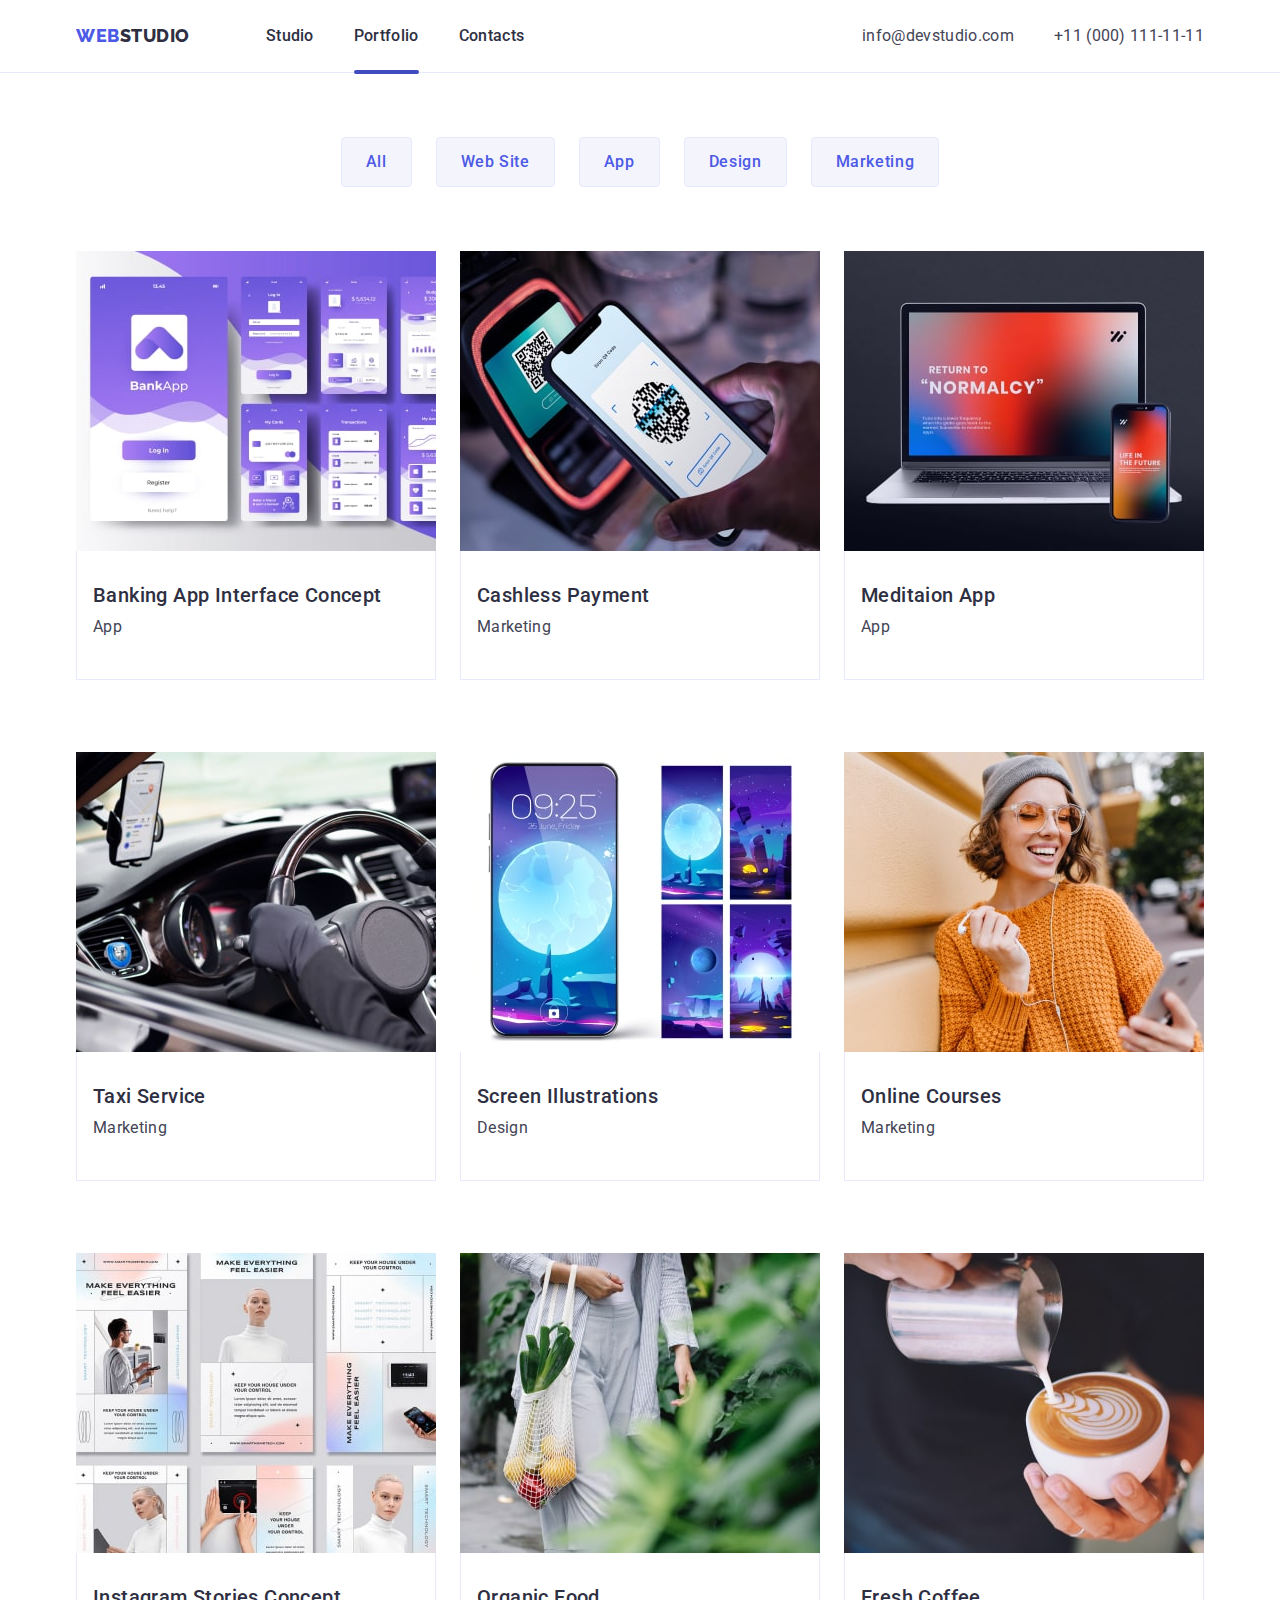
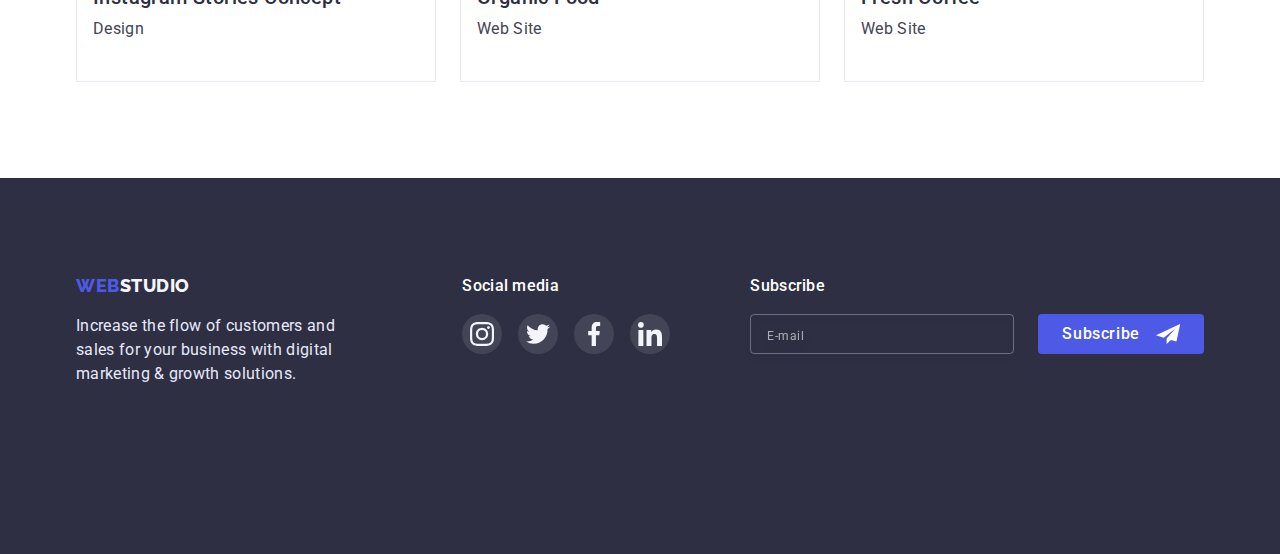
==== commit 4b967191: "final-result-hw-7" ====
--- a/portfolio.html
+++ b/portfolio.html
@@ -56,8 +56,10 @@
 						</svg>
 					</button>
 					<ul class="menu-nav-mobile list">
-						<li class="menu-nav-mobile-item "><a href="./index.html" class="menu-link-mobile link ">Studio</a></li>
-						<li class="menu-nav-mobile-item"><a href="./portfolio.html" class="menu-link-mobile link current">Portfolio</a></li>
+						<li class="menu-nav-mobile-item"><a href="./index.html" class="menu-link-mobile link">Studio</a></li>
+						<li class="menu-nav-mobile-item"
+							><a href="./portfolio.html" class="menu-link-mobile link current">Portfolio</a></li
+						>
 						<li class="menu-nav-mobile-item"><a href="" class="menu-link-mobile link">Contacts</a></li>
 					</ul>
 
@@ -121,7 +123,21 @@
 						<li class="item">
 							<a href="" class="img-link link">
 								<div class="img-list-wrapper">
-									<img src="./images/img-portfolio-1.jpg" alt="Banking app" />
+									<picture>
+										<source
+											media="(min-width:1200px)"
+											srcset="./images/portfolio-desktop-1.jpg, ./images/potfolio-desktop-1@2x.jpg 2x"
+										/>
+										<source
+											media="(min-width:768px)"
+											srcset="./images/portfolio-tablet-1.jpg, ./images/portfolio-tablet-1@2x.jpg 2x"
+										/>
+										<source
+											media="(min-width:320px)"
+											srcset="./images/portfolio-mobile-1.jpg, ./images/portfolio-mobile-1@2x.jpg 2x"
+										/>
+										<img src="./images/portfolio-desktop-1.jpg" alt="Banking app" />
+									</picture>
 									<p class="item-overlay"
 										>14 Stylish and User-Friendly App Design Concepts · Task Manager App · Calorie Tracker App · Exotic
 										Fruit Ecommerce App · Cloud Storage App</p
@@ -136,7 +152,21 @@
 						<li class="item">
 							<a href="" class="img-link link">
 								<div class="img-list-wrapper">
-									<img src="./images/img-portfolio-2.jpg" alt="Cash payment" />
+									<picture>
+										<source
+											media="(min-width:1200px)"
+											srcset="./images/portfolio-desktop-2.jpg, ./images/potfolio-desktop-2@2x.jpg 2x"
+										/>
+										<source
+											media="(min-width:768px)"
+											srcset="./images/portfolio-tablet-2.jpg, ./images/portfolio-tablet-2@2x.jpg 2x"
+										/>
+										<source
+											media="(min-width:320px)"
+											srcset="./images/portfolio-mobile-2.jpg, ./images/portfolio-mobile-2@2x.jpg 2x"
+										/>
+										<img src="./images/portfolio-desktop-2.jpg" alt="Banking app" />
+									</picture>
 									<p class="item-overlay"
 										>14 Stylish and User-Friendly App Design Concepts · Task Manager App · Calorie Tracker App · Exotic
 										Fruit Ecommerce App · Cloud Storage App</p
@@ -151,7 +181,21 @@
 						<li class="item">
 							<a href="" class="img-link link">
 								<div class="img-list-wrapper">
-									<img src="./images/img-portfolio-3.jpg" alt="Meditation app" />
+									<picture>
+										<source
+											media="(min-width:1200px)"
+											srcset="./images/portfolio-desktop-3.jpg, ./images/potfolio-desktop-3@2x.jpg 2x"
+										/>
+										<source
+											media="(min-width:768px)"
+											srcset="./images/portfolio-tablet-3.jpg, ./images/portfolio-tablet-3@2x.jpg 2x"
+										/>
+										<source
+											media="(min-width:320px)"
+											srcset="./images/portfolio-mobile-3.jpg, ./images/portfolio-mobile-3@2x.jpg 2x"
+										/>
+										<img src="./images/portfolio-desktop-3.jpg" alt="Banking app" />
+									</picture>
 									<p class="item-overlay"
 										>14 Stylish and User-Friendly App Design Concepts · Task Manager App · Calorie Tracker App · Exotic
 										Fruit Ecommerce App · Cloud Storage App</p
@@ -166,7 +210,21 @@
 						<li class="item">
 							<a href="" class="img-link link">
 								<div class="img-list-wrapper">
-									<img src="./images/img-portfolio-4.jpg" alt="Taxi car" />
+									<picture>
+										<source
+											media="(min-width:1200px)"
+											srcset="./images/portfolio-desktop-4.jpg, ./images/potfolio-desktop-4@2x.jpg 2x"
+										/>
+										<source
+											media="(min-width:768px)"
+											srcset="./images/portfolio-tablet-4.jpg, ./images/portfolio-tablet-4@2x.jpg 2x"
+										/>
+										<source
+											media="(min-width:320px)"
+											srcset="./images/portfolio-mobile-4.jpg, ./images/portfolio-mobile-4@2x.jpg 2x"
+										/>
+										<img src="./images/portfolio-desktop-4.jpg" alt="Banking app" />
+									</picture>
 									<p class="item-overlay"
 										>14 Stylish and User-Friendly App Design Concepts · Task Manager App · Calorie Tracker App · Exotic
 										Fruit Ecommerce App · Cloud Storage App</p
@@ -181,7 +239,21 @@
 						<li class="item">
 							<a href="" class="img-link link">
 								<div class="img-list-wrapper">
-									<img src="./images/img-portfolio-5.jpg" alt="screen phone" />
+									<picture>
+										<source
+											media="(min-width:1200px)"
+											srcset="./images/portfolio-desktop-5.jpg, ./images/potfolio-desktop-5@2x.jpg 2x"
+										/>
+										<source
+											media="(min-width:768px)"
+											srcset="./images/portfolio-tablet-5.jpg, ./images/portfolio-tablet-5@2x.jpg 2x"
+										/>
+										<source
+											media="(min-width:320px)"
+											srcset="./images/portfolio-mobile-5.jpg, ./images/portfolio-mobile-5@2x.jpg 2x"
+										/>
+										<img src="./images/portfolio-desktop-5.jpg" alt="Banking app" />
+									</picture>
 									<p class="item-overlay"
 										>14 Stylish and User-Friendly App Design Concepts · Task Manager App · Calorie Tracker App · Exotic
 										Fruit Ecommerce App · Cloud Storage App</p
@@ -196,7 +268,21 @@
 						<li class="item">
 							<a href="" class="img-link link">
 								<div class="img-list-wrapper">
-									<img src="./images/img-portfolio-6.jpg" alt="pretty girl with phone" />
+									<picture>
+										<source
+											media="(min-width:1200px)"
+											srcset="./images/portfolio-desktop-6.jpg, ./images/potfolio-desktop-6@2x.jpg 2x"
+										/>
+										<source
+											media="(min-width:768px)"
+											srcset="./images/portfolio-tablet-6.jpg, ./images/portfolio-tablet-6@2x.jpg 2x"
+										/>
+										<source
+											media="(min-width:320px)"
+											srcset="./images/portfolio-mobile-6.jpg, ./images/portfolio-mobile-6@2x.jpg 2x"
+										/>
+										<img src="./images/portfolio-desktop-6.jpg" alt="Banking app" />
+									</picture>
 									<p class="item-overlay"
 										>14 Stylish and User-Friendly App Design Concepts · Task Manager App · Calorie Tracker App · Exotic
 										Fruit Ecommerce App · Cloud Storage App</p
@@ -211,7 +297,21 @@
 						<li class="item">
 							<a href="" class="img-link link">
 								<div class="img-list-wrapper">
-									<img src="./images/img-portfolio-7.jpg" alt="cmm" />
+									<picture>
+										<source
+											media="(min-width:1200px)"
+											srcset="./images/portfolio-desktop-7.jpg, ./images/potfolio-desktop-7@2x.jpg 2x"
+										/>
+										<source
+											media="(min-width:768px)"
+											srcset="./images/portfolio-tablet-7.jpg, ./images/portfolio-tablet-7@2x.jpg 2x"
+										/>
+										<source
+											media="(min-width:320px)"
+											srcset="./images/portfolio-mobile-7.jpg, ./images/portfolio-mobile-7@2x.jpg 2x"
+										/>
+										<img src="./images/portfolio-desktop-7.jpg" alt="Banking app" />
+									</picture>
 									<p class="item-overlay"
 										>14 Stylish and User-Friendly App Design Concepts · Task Manager App · Calorie Tracker App · Exotic
 										Fruit Ecommerce App · Cloud Storage App</p
@@ -226,7 +326,21 @@
 						<li class="item">
 							<a href="" class="img-link link">
 								<div class="img-list-wrapper">
-									<img src="./images/img-portfolio-8.jpg" alt="organic food" />
+									<picture>
+										<source
+											media="(min-width:1200px)"
+											srcset="./images/portfolio-desktop-8.jpg, ./images/potfolio-desktop-8@2x.jpg 2x"
+										/>
+										<source
+											media="(min-width:768px)"
+											srcset="./images/portfolio-tablet-8.jpg, ./images/portfolio-tablet-8@2x.jpg 2x"
+										/>
+										<source
+											media="(min-width:320px)"
+											srcset="./images/portfolio-mobile-8.jpg, ./images/portfolio-mobile-8@2x.jpg 2x"
+										/>
+										<img src="./images/portfolio-desktop-8.jpg" alt="Banking app" />
+									</picture>
 									<p class="item-overlay"
 										>14 Stylish and User-Friendly App Design Concepts · Task Manager App · Calorie Tracker App · Exotic
 										Fruit Ecommerce App · Cloud Storage App</p
@@ -241,12 +355,26 @@
 						<li class="item">
 							<a href="" class="img-link link">
 								<div class="img-list-wrapper">
-									<img src="./images/img-portfolio-9.jpg" alt="coffee art" />
-									<p class="item-overlay"
-										>14 Stylish and User-Friendly App Design Concepts · Task Manager App · Calorie Tracker App · Exotic
-										Fruit Ecommerce App · Cloud Storage App</p
-									>
-								</div>								
+									<picture>
+										<source
+											media="(min-width:1200px)"
+											srcset="./images/portfolio-desktop-9.jpg, ./images/potfolio-desktop-9@2x.jpg 2x"
+										/>
+										<source
+											media="(min-width:768px)"
+											srcset="./images/portfolio-tablet-9.jpg, ./images/portfolio-tablet-9@2x.jpg 2x"
+										/>
+										<source
+											media="(min-width:320px)"
+											srcset="./images/portfolio-mobile-9.jpg, ./images/portfolio-mobile-9@2x.jpg 2x"
+										/>
+										<img src="./images/portfolio-desktop-9.jpg" alt="Banking app" />
+									</picture>
+									<p class="item-overlay"
+										>14 Stylish and User-Friendly App Design Concepts · Task Manager App · Calorie Tracker App · Exotic
+										Fruit Ecommerce App · Cloud Storage App</p
+									>
+								</div>
 								<div class="img-descr">
 									<h2 class="subheader-item">Fresh Coffee</h2>
 									<p class="subheader-descr">Web Site</p>
@@ -257,7 +385,7 @@
 				</div>
 			</section>
 		</main>
-        <!-- Footer -->
+		<!-- Footer -->
 		<footer class="footer">
 			<div class="container footer-container">
 				<div class="footer-main">
@@ -302,9 +430,9 @@
 				</div>
 
 				<div class="form-container">
-					<p class ="form-title-footer">Subscribe</p>
+					<p class="form-title-footer">Subscribe</p>
 					<form class="example-form">
-						<input type="email" name="mail" class="input-footer" placeholder="E-mail" >
+						<input type="email" name="mail" class="input-footer" placeholder="E-mail" />
 						<button type="submit" class="submit-footer">
 							Subscribe
 							<svg class="icon-send-footer" width="24" height="24">
--- a/css/styles.css
+++ b/css/styles.css
@@ -24,8 +24,7 @@
 }
 img {
 	display: block;
-	/* width: 100%; */
-	height: auto;
+	max-width: 100%;
 }
 
 .link {
@@ -36,16 +35,7 @@
 	padding: 0;
 	margin: 0;
 }
-.section-title {
-	margin-bottom: 72px;
 
-	font-size: 36px;
-	line-height: 1.1;
-	text-align: center;
-	letter-spacing: 0.02em;
-	text-transform: capitalize;
-	color: var(--main-text-color);
-}
 .subheader-item {
 	margin-bottom: 8px;
 
@@ -68,260 +58,33 @@
 	padding-left: 15px;
 	padding-right: 15px;
 }
-/* Header */
 
-/* Navigation */
-/* .main-nav {
-	display: flex;
-	align-items: center;
-}
-
-.menu-nav {
-	display: flex;
-	margin-left: 76px;
-	column-gap: 40px;
-}
-
-.menu-link {
-	position: relative;
-	display: block;
-	padding-top: 24px;
-	padding-bottom: 24px;
-	transition: color 250ms cubic-bezier(0.4, 0, 0.2, 1);
-	font-weight: 500;
-	font-size: 16px;
-	line-height: 1.5;
-	letter-spacing: 0.02em;
-	color: var(--main-text-color);
-}
-
+/* -----Hovers and focuses------ */
 .menu-link:hover,
 .menu-link:focus {
 	color: var(--active-link-color);
 }
-
-.current {
-	color: var(--active-link-color);
+.mobile-menu-close-btn:is(:hover, :focus) {
+	background: #404bbf;
+	border: transparent;
 }
-.current::after {
-	content: "";
-	display: block;
-	position: absolute;
-	width: 100%;
-	height: 4px;
-	background: #404bbf;
-	border-radius: 2px;
-	bottom: -1px;
-	left: 0;
-} */
-/* Contacts */
-
-/* .main-address {
-	margin-left: auto;
+.mobile-menu-close-btn-icon {
+	transition: fill 250ms cubic-bezier(0.4, 0, 0.2, 1);
 }
-.contacts {
-	display: flex;
-}
-
-.contacts-inform {
-	display: block;
-	padding-top: 24px;
-	padding-bottom: 24px;
-	transition: color 250ms cubic-bezier(0.4, 0, 0.2, 1);
-
-	font-style: normal;
-	font-weight: 400;
-	font-size: 16px;
-	line-height: 1.5;
-	letter-spacing: 0.02em;
-	color: var(--address-color-link);
-}
-.contacts {
-	display: flex;
-	column-gap: 40px;
-}
-
-.contacts .contacts-inform:hover,
-.contacts .contacts-inform:focus {
-	color: var(--active-link-color);
-} */
-
-/* Hero section */
-/* .hero-page {
-	width: 1440px;
-	background-color: var(--main-text-color);
-	background-image: 
-	linear-gradient(rgba(46, 47, 66, 0.7), rgba(46, 47, 66, 0.7)), 
-	url(../images/bg-hero.jpg);
-	background-repeat: no-repeat;
-	background-position: center;
-	text-align: center;
-	padding: 188px 0px;
-	margin: 0 auto;
-}
-
-.hero-title {
-	margin: 0 auto;
-	width: 496px;
-	margin-bottom: 48px;
-	font-weight: 700;
-	font-size: 56px;
-	line-height: 1.07;
-	letter-spacing: 0.02em;
-	color: var(--main-color);
-}
-
-.button.primary {
-	padding: 16px 32px;
-	min-width: 169px;
-	transition: background 250ms cubic-bezier(0.4, 0, 0.2, 1);
-	margin: 0 auto;
-	display: block;
-	background: var(--accent-main-color);
-	cursor: pointer;
-	font-family: inherit;
-	font-weight: 500;
-	font-size: 16px;
-	line-height: 1.5;
-	letter-spacing: 0.04em;
-	color: var(--main-color);
-
-	border: none;
-	box-shadow: 0px 4px 4px rgba(0, 0, 0, 0.15);
-	border-radius: 4px;
+.mobile-menu-close-btn:is(:hover, :focus) .mobile-menu-close-btn-icon {
+	fill: var(--main-color);
 }
 .button.primary:hover,
 .button.primary:focus {
 	background-color: var(--active-link-color);
-} */
-
-/* ------- Quality section -------- */
-/* .quality {
-	padding: 120px 0;
 }
-
-.hidden-tittle {
-	position: absolute;
-	width: 1px;
-	height: 1px;
-	margin: -1px;
-	border: 0;
-	padding: 0;
-	white-space: nowrap;
-	clip-path: inset(100%);
-	clip: rect(0 0 0 0);
-	overflow: hidden;
-}
-
-.quality-list {
-	display: flex;
-	column-gap: 24px;
-}
-
-.subtitle {
-	margin-bottom: 8px;
-
-	font-weight: 500;
-	font-size: 20px;
-	line-height: 1.2;
-	letter-spacing: 0.02em;
-	color: var(--main-text-color);
-}
-.quality-item {
-	width: calc((100% - 3 * 24px) / 4);
-}
-
-.quality-item .descr {
-	font-size: 16px;
-	line-height: 1.5;
-	letter-spacing: 0.02em;
-	color: var(--address-color-link);
-}
-.quality-list-icon {
-	display: flex;
-	justify-content: center;
-	align-items: center;
-	margin-bottom: 8px;
-	width: 264px;
-	height: 112px;
-
-	background: #f4f4fd;
-	border-radius: 4px;
-} */
-
-/* Work section */
-/* .work {
-	padding-bottom: 120px;
-}
-.work-example {
-	display: flex;
-	column-gap: 24px;
-} */
-
-/* ------- Team section -------- */
-/* .team {
-	padding: 120px 0;
-	background-color: var(--secondary-accent-color);
-}
-.team-list {
-	display: flex;
-	text-align: center;
-	column-gap: 24px;
-}
-.team .item {
-	background-color: var(--main-color);
-	border-radius: 0px 0px 4px 4px;
-	box-shadow: 0px 1px 6px rgba(46, 47, 66, 0.08), 0px 1px 1px rgba(46, 47, 66, 0.16), 0px 2px 1px rgba(46, 47, 66, 0.08);
-}
-
-.item-descr {
-	padding: 32px 16px;
-}
-.social-list {
-	display: flex;
-	justify-content: center;
-	gap: 24px;
-}
-.social-list-icon {
-	fill: var(--secondary-accent-color);
-}
-.social-list-link {
-	display: flex;
-	justify-content: center;
-	align-items: center;
-	width: 40px;
-	height: 40px;
-	border-radius: 50%;
-	transition: background-color 250ms cubic-bezier(0.4, 0, 0.2, 1);
-	background-color: var(--accent-main-color);
+.contacts .contacts-inform:hover,
+.contacts .contacts-inform:focus {
+	color: var(--active-link-color);
 }
 .social-list-link:hover,
 .social-list-link:focus {
 	background-color: var(--active-link-color);
-} */
-
-/* ------- Customers section -------- */
-/* .customers {
-	padding: 120px 0;
-}
-.customers-list {
-	display: flex;
-	gap: 24px;
-}
-.customers-list-item {
-	width: 168px;
-	height: 88px;
-}
-.customers-list-link {
-	display: flex;
-	justify-content: center;
-	align-items: center;
-	width: 100%;
-	height: 100%;
-	transition: border-color 250ms cubic-bezier(0.4, 0, 0.2, 1);
-
-	border: 1px solid var(--icon-main-color);
-	border-radius: 4px;
 }
 .customers-list-link:is(:hover, :focus) {
 	border-color: var(--active-link-color);
@@ -329,158 +92,21 @@
 .customers-list-link:is(:hover, :focus) .customers-list-icon {
 	fill: var(--active-link-color);
 }
-
-.customers-list-icon {
-	fill: var(--icon-main-color);
-	transition: fill 250ms cubic-bezier(0.4, 0, 0.2, 1);
-} */
-/* -------Footer section -------- */
-/* .footer {
-	padding: 100px 0;
-	background-color: var(--main-text-color);
-}
-.logo-foot {
-	display: block;
-	margin-bottom: 16px;
-	color: var(--secondary-accent-color);
-}
-.footer-descr {
-	max-width: 254px;
-
-	font-size: 16px;
-	line-height: 1.5;
-	letter-spacing: 0.02em;
-	color: var(--third-accent-color);
-}
-.footer-subtitle {
-	margin-bottom: 16px;
-	font-weight: 500;
-	font-size: 16px;
-	line-height: 1.5;
-	letter-spacing: 0.02em;
-	color: #ffffff;
-}
-.footer-main {
-	margin-right: 120px;
-}
-.footer-container {
-	display: flex;
-}
-.social-media-list {
-	display: flex;
-	gap: 16px;
-}
-.social-media-list-link {
-	display: flex;
-	justify-content: center;
-	align-items: center;
-	transition: background-color 250ms cubic-bezier(0.4, 0, 0.2, 1);
-	border-radius: 50%;
-	background: rgba(255, 255, 255, 0.1);
-	width: 40px;
-	height: 40px;
-}
 .social-media-list-link:is(:hover, :focus) {
 	background-color: var(--footer-active-link);
-}
-.social-media-list-icon {
-	fill: var(--secondary-accent-color);
-}
-.form-container {
-	margin-left: 80px;
-}
-.form-title-footer {
-	margin-bottom: 16px;
-	font-weight: 500;
-	font-size: 16px;
-	line-height: 1.5;
-	letter-spacing: 0.02em;
-	color: var(--main-color);
-}
-.example-form {
-	display: flex;
-	gap: 24px;
-}
-.input-footer {
-	width: 264px;
-	height: 40px;
-	padding: 8px 16px;
-	border: 1px solid rgba(255, 255, 255, 0.3);
-	filter: drop-shadow(0px 4px 4px rgba(0, 0, 0, 0.15));
-	border-radius: 4px;
-	outline: none;
-	color: rgba(255, 255, 255, 0.6);
-	background-color: transparent;
-}
-
-.input-footer::placeholder {
-	font-weight: 400;
-	font-size: 12px;
-	line-height: 2;
-	display: flex;
-	align-items: center;
-	letter-spacing: 0.04em;
-	color: rgba(255, 255, 255, 0.6);
-}
-
-.submit-footer {
-	display: flex;
-	flex-direction: row;
-	justify-content: center;
-	align-items: center;
-	padding: 8px 24px;
-	gap: 16px;
-	background: var(--accent-main-color);
-	border-radius: 4px;
-	border: transparent;
-	cursor: pointer;
-	transition: background 250ms cubic-bezier(0.4, 0, 0.2, 1);
-	color: var(--main-color);
-	font-family: inherit;
-	font-weight: 500;
-	font-size: 16px;
-	line-height: 1.5;
-	letter-spacing: 0.04em;
-}
+} 
 .submit-footer:is(:hover, :focus) {
 	background-color: var(--active-link-color);
+} 
+.modal-close-btn:hover,
+.modal-close-btn:focus {
+	background: #404bbf;
+	border: transparent;
 }
-.submit-footer .icon-send-footer {
+.modal-close-btn:hover .modal-close-btn-icon,
+.modal-close-btn:focus .modal-close-btn-icon {
 	fill: var(--main-color);
 }
-*/
-
-/* ----------------------------------- Portfolio INDEX ---------------------------------------- */
-/* .portfolio {
-	padding: 96px 0 120px;
-}
-.nav-list {
-	display: flex;
-	column-gap: 24px;
-	margin-bottom: 72px;
-	justify-content: center;
-	align-items: center;
-}
-
-.btn-port {
-	display: block;
-	padding: 12px 24px;
-	transition: background-color 250ms cubic-bezier(0.4, 0, 0.2, 1), color 250ms cubic-bezier(0.4, 0, 0.2, 1),
-		border 250ms cubic-bezier(0.4, 0, 0.2, 1), box-shadow 250ms cubic-bezier(0.4, 0, 0.2, 1);
-
-	font-family: inherit;
-	font-weight: 500;
-	font-size: 16px;
-	line-height: 1.5;
-	text-align: center;
-	letter-spacing: 0.04em;
-	color: var(--accent-main-color);
-	background-color: var(--secondary-accent-color);
-	border: 1px solid var(--third-accent-color);
-	border-radius: 4px;
-	cursor: pointer;
-}
-
 .btn-port:hover,
 .btn-port:focus {
 	background-color: var(--active-link-color);
@@ -488,223 +114,7 @@
 	border: 1px solid transparent;
 	box-shadow: 0px 3px 1px rgba(0, 0, 0, 0.1), 0px 2px 1px rgba(0, 0, 0, 0.08), 0px 2px 2px rgba(0, 0, 0, 0.12);
 }
-
-.item-overlay {
-	position: absolute;
-	top: 0;
-	left: 0;
-	width: 100%;
-	height: 100%;
-	overflow: auto;
-	transform: translate(0, 100%);
-	transition: transform 250ms cubic-bezier(0.4, 0, 0.2, 1);
-	padding: 40px 32px;
-	background-color: rgba(77, 90, 229, 0.9);
-	font-size: 16px;
-	line-height: 1.5;
-	letter-spacing: 0.02em;
-	color: #f4f4fd;
+.menu-link-mobile:hover,
+.menu-link-mobile:focus {
+	color: var(--active-link-color);
 }
-
-.img-list .item {
-	display: block;
-}
-.img-link:hover .item-overlay,
-.img-link:focus .item-overlay {
-	transform: translate(0, 0);
-}
-.img-list-wrapper {
-	position: relative;
-	overflow: hidden;
-}
-.img-descr {
-	padding: 32px 16px;
-	border: 1px solid var(--third-accent-color);
-	border-top: 0;
-	background-color: var(--main-color);
-}
-
-.img-list {
-	display: flex;
-	flex-wrap: wrap;
-	row-gap: 48px;
-	column-gap: 24px;
-}
-
-.img-list .item {
-	width: calc((100% - 48px) / 3);
-	transition: box-shadow 250ms cubic-bezier(0.4, 0, 0.2, 1);
-}
-.img-list .item:hover {
-	box-shadow: 0px 1px 6px rgba(46, 47, 66, 0.08), 0px 1px 1px rgba(46, 47, 66, 0.16), 0px 2px 1px rgba(46, 47, 66, 0.08);
-} */
-/* ============ Modal Window ========== */
-.backdrop {
-	position: fixed;
-	top: 0;
-	left: 0;
-	width: 100%;
-	height: 100%;
-	z-index: 100;
-	background: rgba(46, 47, 66, 0.4);
-
-	transition: opacity 250ms cubic-bezier(0.4, 0, 0.2, 1), visibility 250ms cubic-bezier(0.4, 0, 0.2, 1);
-}
-.backdrop.is-hidden {
-	opacity: 0;
-	visibility: hidden;
-	pointer-events: none;
-}
-.modal {
-	position: absolute;
-	top: 50%;
-	left: 50%;
-	transform: translate(-50%, -50%);
-	padding: 24px;
-	width: 408px;
-	min-height: 584px;
-	background-color: var(--modal-color);
-	box-shadow: 0px 1px 1px rgba(0, 0, 0, 0.14), 0px 1px 3px rgba(0, 0, 0, 0.12), 0px 2px 1px rgba(0, 0, 0, 0.2);
-	border-radius: 4px;
-	padding: 72px 24px 24px;
-}
-
-.modal-close-btn {
-	position: absolute;
-	top: 24px;
-	right: 24px;
-	display: flex;
-	justify-content: center;
-	align-items: center;
-
-	width: 24px;
-	height: 24px;
-	border-radius: 50%;
-	background: var(--third-accent-color);
-	border: 1px solid rgba(0, 0, 0, 0.1);
-	transition: background 250ms cubic-bezier(0.4, 0, 0.2, 1), border 250ms cubic-bezier(0.4, 0, 0.2, 1);
-	padding: 0;
-	cursor: pointer;
-}
-.modal-close-btn:hover,
-.modal-close-btn:focus {
-	background: #404bbf;
-	border: transparent;
-}
-
-.modal-close-btn-icon {
-	transition: fill 250ms cubic-bezier(0.4, 0, 0.2, 1);
-}
-
-.modal-close-btn:hover .modal-close-btn-icon,
-.modal-close-btn:focus .modal-close-btn-icon {
-	fill: var(--main-color);
-}
-
-.modal-header {
-	margin-bottom: 16px;
-	font-weight: 500;
-	font-size: 16px;
-	line-height: 1.5;
-	text-align: center;
-	letter-spacing: 0.02em;
-	color: #2e2f42;
-}
-.contact-form-input {
-	width: 100%;
-	height: 40px;
-	border: 1px solid rgba(33, 33, 33, 0.2);
-	border-radius: 4px;
-	padding: 11px 38px 11px;
-	outline: transparent;
-	transition: border-color 250ms cubic-bezier(0.4, 0, 0.2, 1);
-}
-
-.contact-form-input:focus {
-	border-color: var(--accent-main-color);
-}
-.contact-form-input:focus + .contact-icon-input {
-	fill: var(--accent-main-color);
-}
-.label-title {
-	display: block;
-	font-size: 12px;
-	line-height: 1.33;
-	letter-spacing: 0.04em;
-	color: #8e8f99;
-	margin-bottom: 4px;
-}
-
-.contact-form-message {
-	padding: 8px 16px;
-	width: 100%;
-	height: 120px;
-	resize: none;
-	border: 1px solid rgba(33, 33, 33, 0.2);
-	border-radius: 4px;
-	outline: transparent;
-	transition: border-color 250ms cubic-bezier(0.4, 0, 0.2, 1);
-}
-.contact-form-message:focus {
-	border-color: var(--accent-main-color);
-}
-.contact-form-message::placeholder {
-	font-weight: 400;
-	font-size: 12px;
-	line-height: 1.33;
-	letter-spacing: 0.04em;
-	color: rgba(117, 117, 117, 0.5);
-}
-.form-control {
-	position: relative;
-}
-.form-group {
-	margin-bottom: 8px;
-}
-
-.contact-icon-input {
-	position: absolute;
-	left: 16px;
-	top: 50%;
-	transform: translateY(-50%);
-	transition: fill 250ms cubic-bezier(0.4, 0, 0.2, 1);
-}
-.checkbox-title {
-	display: flex;
-	margin-bottom: 24px;
-	margin-top: 16px;
-}
-.checkbox-desr {
-	display: flex;
-	align-items: center;
-	font-size: 12px;
-	line-height: 1.33;
-	letter-spacing: 0.04em;
-	color: #757575;
-	gap: 8px;
-}
-.checkbox-desr:before {
-	content: "";
-	width: 16px;
-	height: 16px;
-	display: block;
-	border: 1.25px solid var(--main-text-color);
-	border-radius: 2px;
-	cursor: pointer;
-}
-.privacy-check:checked + .checkbox-desr::before {
-	display: block;
-	background: var(--active-link-color);
-	background-position: center;
-	border: transparent;
-	background-image: url(../images/check.svg);
-	background-repeat: no-repeat;
-}
-
-.checkbox-desr-link {
-	font-size: 12px;
-	line-height: 1.33;
-	letter-spacing: 0.04em;
-	text-decoration-line: underline;
-	color: #4d5ae5;
-}
--- a/css/mobile.css
+++ b/css/mobile.css
@@ -3,7 +3,6 @@
 		margin-left: auto;
 		margin-right: auto;
 		width: 425px;
-		border: 1px solid tomato;
 	}
 }
 /* ============= Header ============ */
@@ -95,10 +94,7 @@
 	color: #434455;
 }
 
-.menu-link-mobile:hover,
-.menu-link-mobile:focus {
-	color: var(--active-link-color);
-}
+
 .container-list-contacts {
 	margin-top: auto;
 }
@@ -140,16 +136,7 @@
 	padding: 0;
 	cursor: pointer;
 }
-.mobile-menu-close-btn:is(:hover, :focus) {
-	background: #404bbf;
-	border: transparent;
-}
-.mobile-menu-close-btn-icon {
-	transition: fill 250ms cubic-bezier(0.4, 0, 0.2, 1);
-}
-.mobile-menu-close-btn:is(:hover, :focus) .mobile-menu-close-btn-icon {
-	fill: var(--main-color);
-}
+
 
 /* ============= /Header ============ */
 
@@ -165,9 +152,9 @@
 	text-align: center;
 	margin: 0 auto;
 }
-@media screen and (min-device-pixel-ratio: 2) and (min-width: 480px),
-	screen and (min-resolution: 192dpi) and (min-width: 480px),
-	screen and (min-resolution: 2dppx) and (min-width: 480px) {
+@media screen and (min-device-pixel-ratio: 2) and (min-width: 420px),
+	screen and (min-resolution: 192dpi) and (min-width: 420px),
+	screen and (min-resolution: 2dppx) and (min-width: 420px) {
 	.hero-page {
 		background-image: linear-gradient(rgba(46, 47, 66, 0.7), rgba(46, 47, 66, 0.7)),
 			url(../images/bg-hero-mobile@2x.jpg);
@@ -185,11 +172,6 @@
 	color: var(--main-color);
 	text-transform: capitalize;
 }
-/* @media screen and (max-width: 479px) {
-	.hero-title {
-		font-size: 32px;
-	}
-} */
 
 .button.primary {
 	padding: 16px 32px;
@@ -211,10 +193,7 @@
 	border-radius: 4px;
 }
 
-.button.primary:hover,
-.button.primary:focus {
-	background-color: var(--active-link-color);
-}
+
 
 /* ============= /Hero ============ */
 
@@ -330,10 +309,7 @@
 	transition: background-color 250ms cubic-bezier(0.4, 0, 0.2, 1);
 	background-color: var(--accent-main-color);
 }
-.social-list-link:hover,
-.social-list-link:focus {
-	background-color: var(--active-link-color);
-}
+
 /* ============= /Team ============ */
 
 /* ============= Customers ============ */
@@ -371,12 +347,6 @@
 
 	border: 1px solid var(--icon-main-color);
 	border-radius: 4px;
-}
-.customers-list-link:is(:hover, :focus) {
-	border-color: var(--active-link-color);
-}
-.customers-list-link:is(:hover, :focus) .customers-list-icon {
-	fill: var(--active-link-color);
 }
 
 .customers-list-icon {
@@ -441,9 +411,7 @@
 	width: 40px;
 	height: 40px;
 } 
-.social-media-list-link:is(:hover, :focus) {
-	background-color: var(--footer-active-link);
-} 
+
 .social-media-list-icon {
 	fill: var(--secondary-accent-color);
 }
@@ -502,9 +470,7 @@
 	line-height: 1.5;
 	letter-spacing: 0.04em;
 }
-.submit-footer:is(:hover, :focus) {
-	background-color: var(--active-link-color);
-} 
+
 .submit-footer .icon-send-footer {
 	fill: var(--main-color);
 }
@@ -557,20 +523,13 @@
 	padding: 0;
 	cursor: pointer;
 }
-.modal-close-btn:hover,
-.modal-close-btn:focus {
-	background: #404bbf;
-	border: transparent;
-}
+
 
 .modal-close-btn-icon {
 	transition: fill 250ms cubic-bezier(0.4, 0, 0.2, 1);
 }
 
-.modal-close-btn:hover .modal-close-btn-icon,
-.modal-close-btn:focus .modal-close-btn-icon {
-	fill: var(--main-color);
-}
+
 
 .modal-header {
 	margin-bottom: 16px;
@@ -678,6 +637,50 @@
 	letter-spacing: 0.04em;
 	text-decoration-line: underline;
 	color: #4d5ae5;
+}
+
+
+
+/* ----------------------------------- Portfolio INDEX ---------------------------------------- */
+.portfolio {
+	padding: 48px 0;
+}
+.nav-list{
+	display: flex;
+	flex-wrap: wrap;
+	gap: 24px;
+	margin-bottom: 48px;
+}
+.btn-port {
+	display: block;
+	padding: 12px 24px;
+	transition: background-color 250ms cubic-bezier(0.4, 0, 0.2, 1), color 250ms cubic-bezier(0.4, 0, 0.2, 1),
+		border 250ms cubic-bezier(0.4, 0, 0.2, 1), box-shadow 250ms cubic-bezier(0.4, 0, 0.2, 1);
+
+	font-family: inherit;
+	font-weight: 500;
+	font-size: 16px;
+	line-height: 1.5;
+	text-align: center;
+	letter-spacing: 0.04em;
+	color: var(--accent-main-color);
+	background-color: var(--secondary-accent-color);
+	border: 1px solid var(--third-accent-color);
+	border-radius: 4px;
+	cursor: pointer;
+}
+
+
+.img-descr {
+	padding: 32px 16px;
+	border: 1px solid var(--third-accent-color);
+	border-top: 0;
+	background-color: var(--main-color);
+}
+.img-list {
+	display: flex;
+	flex-wrap: wrap;
+	row-gap: 48px;
 }
 
 
--- a/css/tablet.css
+++ b/css/tablet.css
@@ -24,10 +24,7 @@
 		letter-spacing: 0.02em;
 		color: var(--main-text-color);
 	}
-	.menu-link:hover,
-	.menu-link:focus {
-		color: var(--active-link-color);
-	}
+	
 
 	.current::after {
 		content: "";
@@ -55,10 +52,7 @@
 		letter-spacing: 0.02em;
 		color: var(--address-color-link);
 	}
-	.contacts .contacts-inform:hover,
-	.contacts .contacts-inform:focus {
-		color: var(--active-link-color);
-	}
+	
 	.hero-page {
 		background-image: linear-gradient(rgba(46, 47, 66, 0.7), rgba(46, 47, 66, 0.7)), url(../images/bg-hero-tablet.jpg);
 	}
@@ -119,4 +113,18 @@
 	.input-footer {
 		width: 264px;
 	}
+
+	/* Portfolio */
+	.portfolio {
+		padding-top: 64px;
+		padding-bottom: 96px;
+	}
+	.nav-list {
+		justify-content: center;
+		margin-bottom: 64px;
+	}
+	.img-list {
+		justify-content: space-between;
+		row-gap: 72px;
+	}
 }
--- a/css/desctop.css
+++ b/css/desctop.css
@@ -15,6 +15,7 @@
 		display: block;
 		padding: 24px 0;
 	}
+	
 	.hero-page {
 		padding: 188px 0;
 		background-image: linear-gradient(rgba(46, 47, 66, 0.7), rgba(46, 47, 66, 0.7)), url(../images/bg-hero-desktop.jpg);
@@ -60,19 +61,48 @@
 		text-transform: capitalize;
 		color: var(--main-text-color);
 	}
-	.customers-list{
+	.customers-list {
 		flex-wrap: nowrap;
 		gap: 24px;
 	}
-	.footer-container{
+	.footer-container {
 		flex-wrap: nowrap;
 	}
-	.footer-main{
+	.footer-main {
 		margin-right: 120px;
 	}
-	.footer-subcontainer{
+	.footer-subcontainer {
 		margin-right: 80px;
 	}
 
+	/* Portfolio */
 
+	.item-overlay {
+		position: absolute;
+		top: 0;
+		left: 0;
+		width: 100%;
+		height: 100%;
+		overflow: auto;
+		transform: translate(0, 100%);
+		transition: transform 250ms cubic-bezier(0.4, 0, 0.2, 1);
+		padding: 40px 32px;
+		background-color: rgba(77, 90, 229, 0.9);
+		font-size: 16px;
+		line-height: 1.5;
+		letter-spacing: 0.02em;
+		color: #f4f4fd;
+	}
+
+	.img-list .item {
+		display: block;
+	}
+	.img-link:hover .item-overlay,
+	.img-link:focus .item-overlay {
+		transform: translate(0, 0);
+	}
+	.img-list-wrapper {
+		position: relative;
+		overflow: hidden;
+	}
 }
